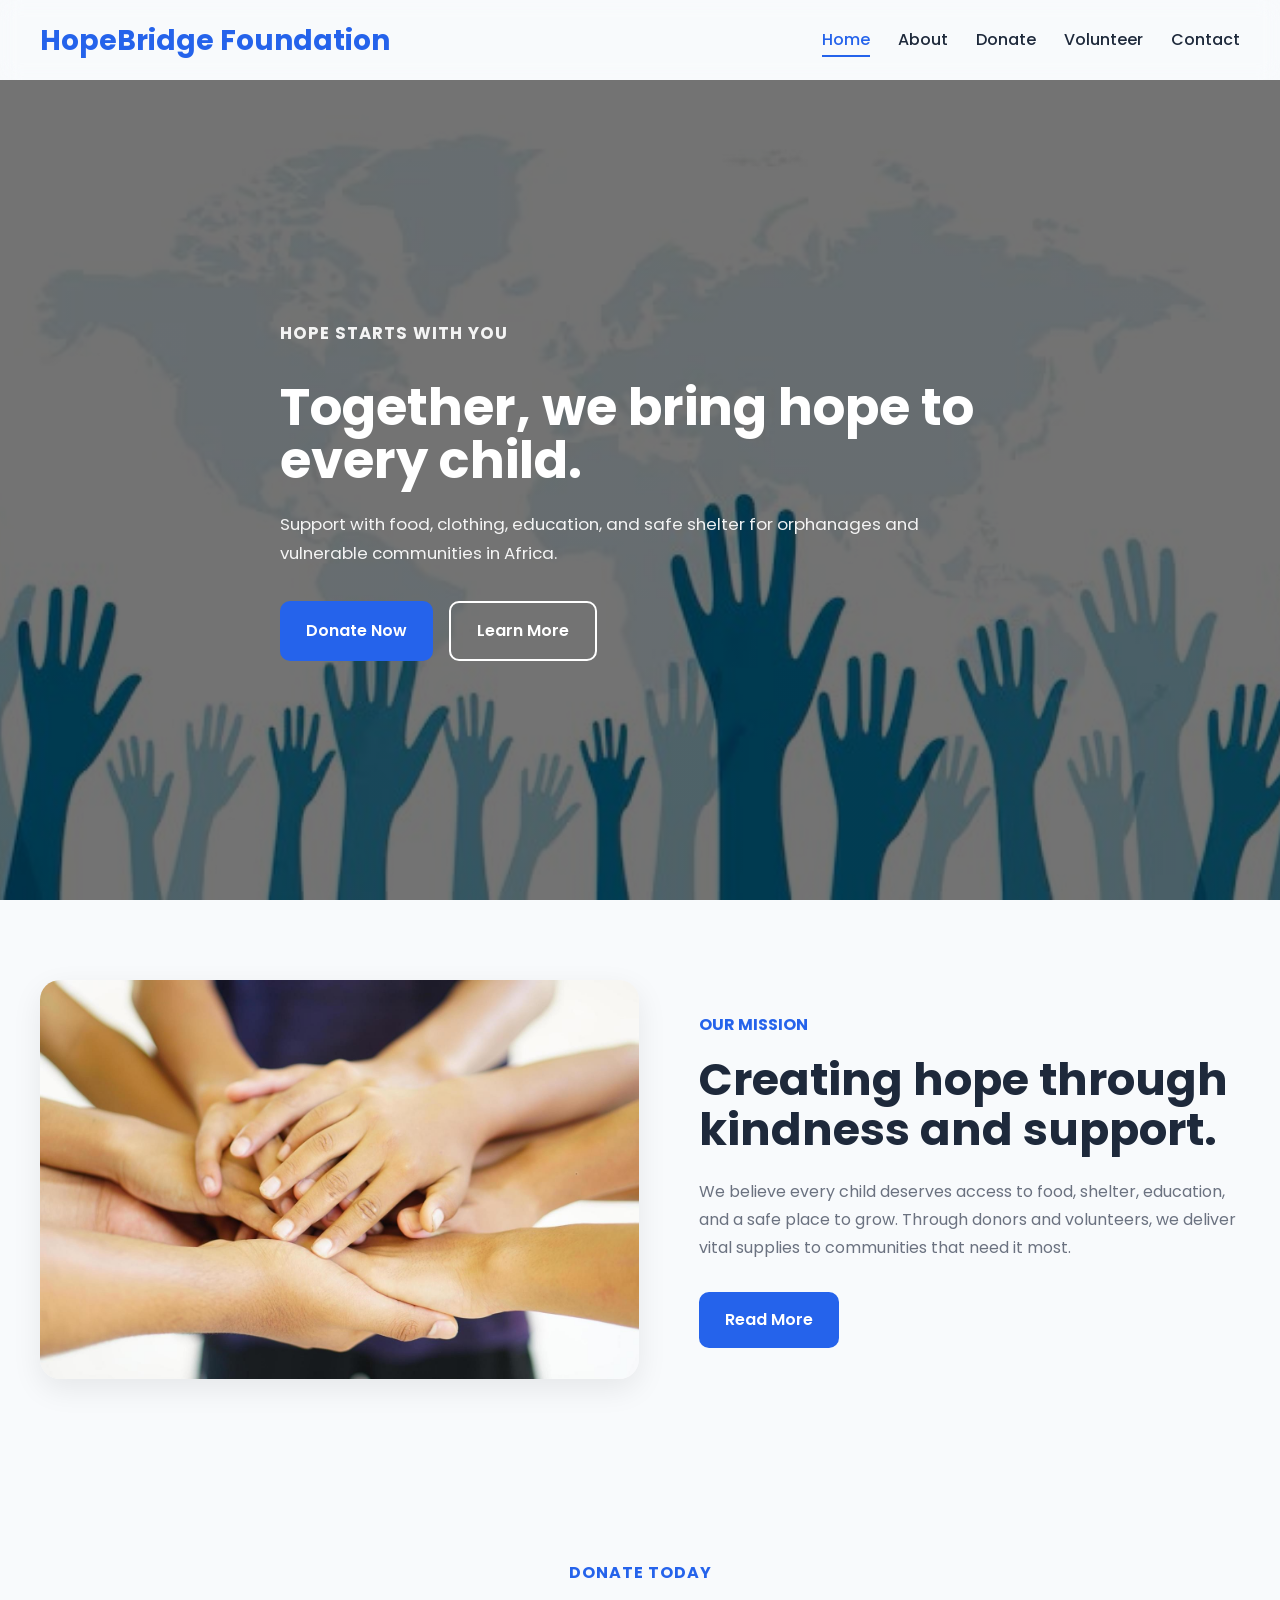
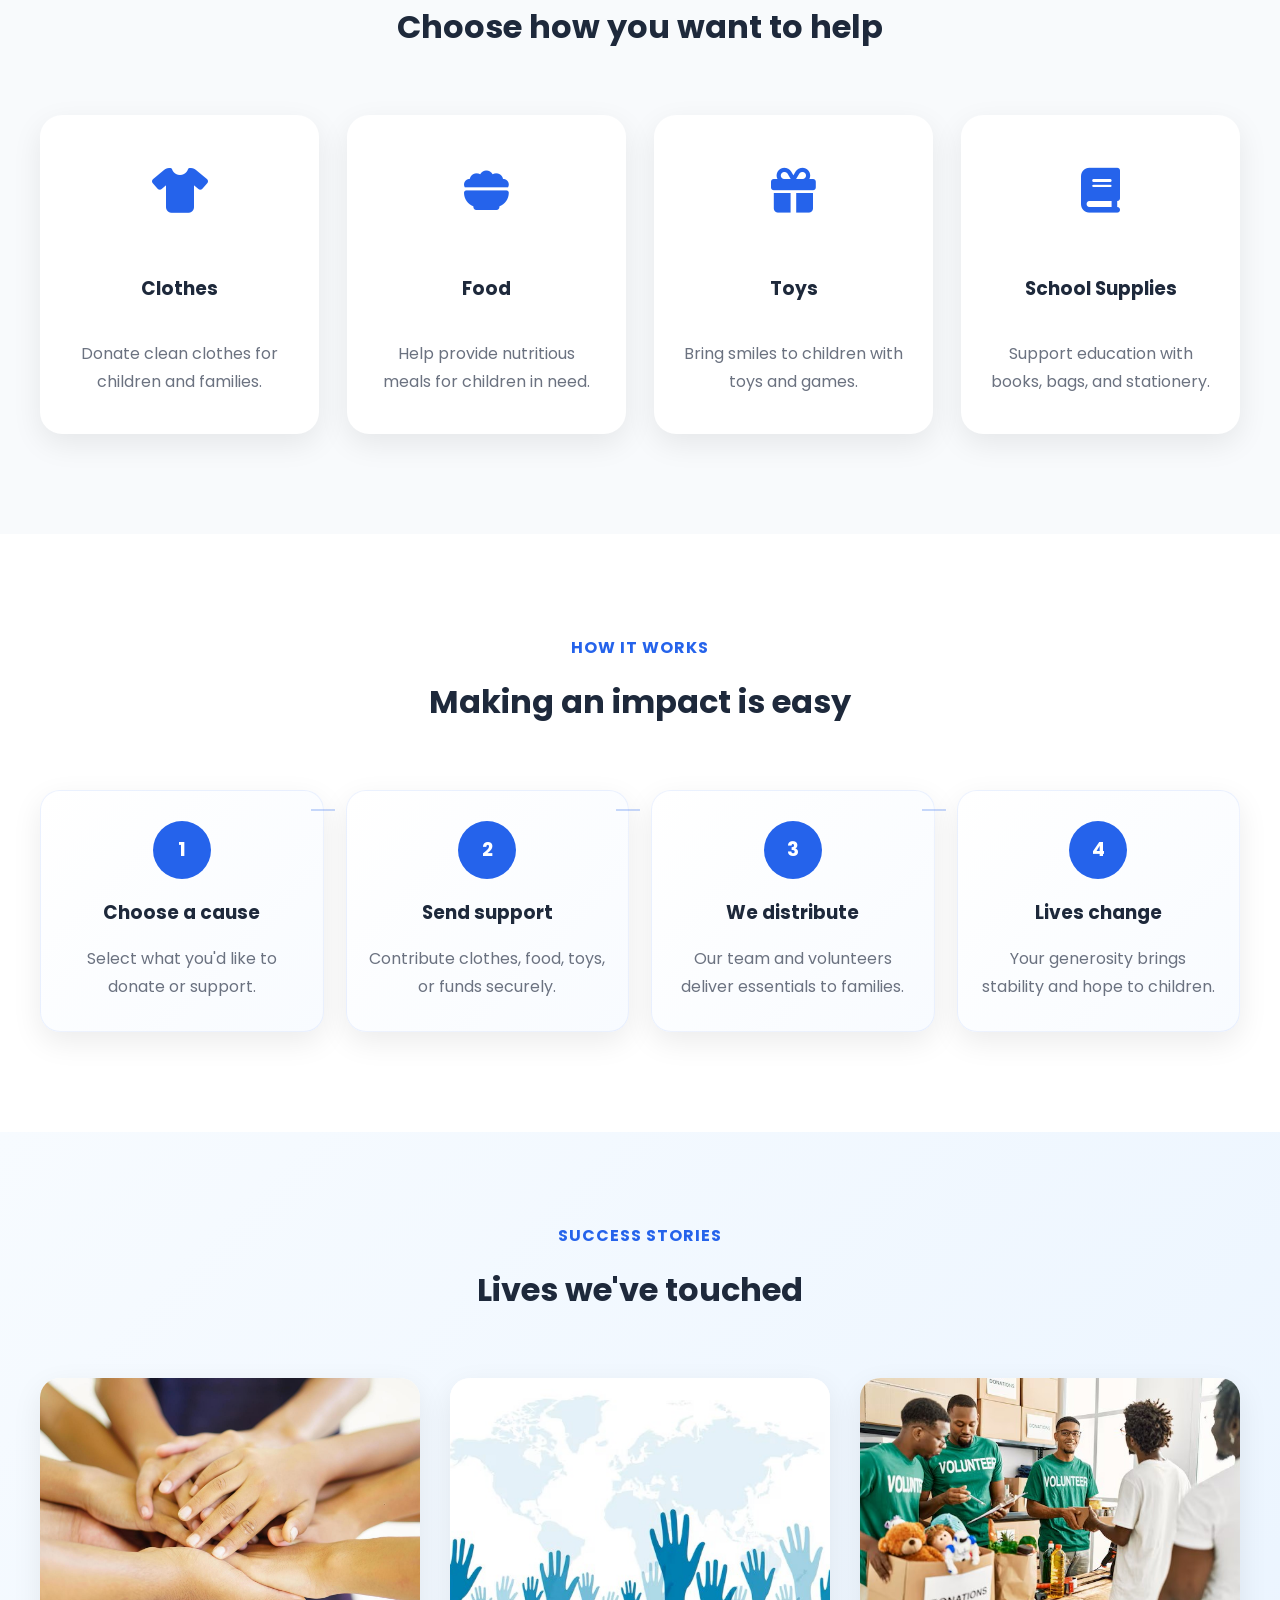
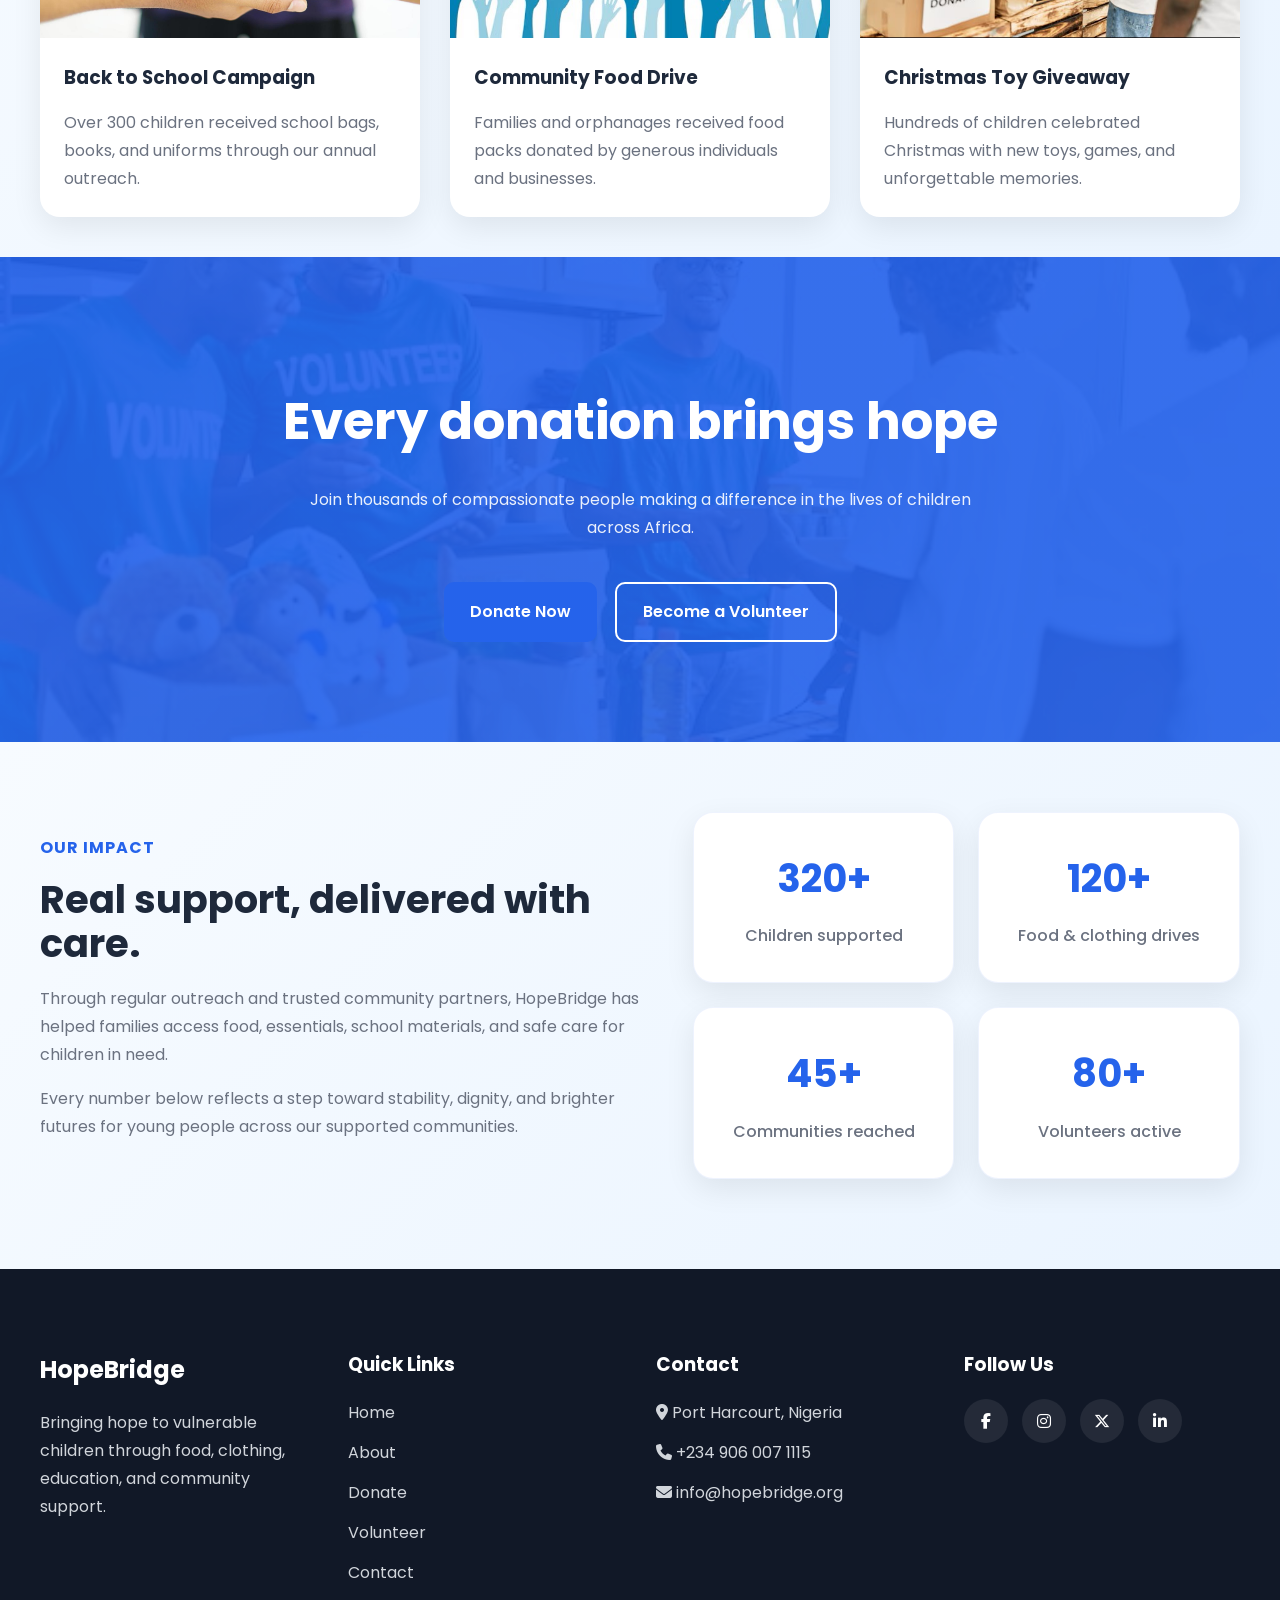
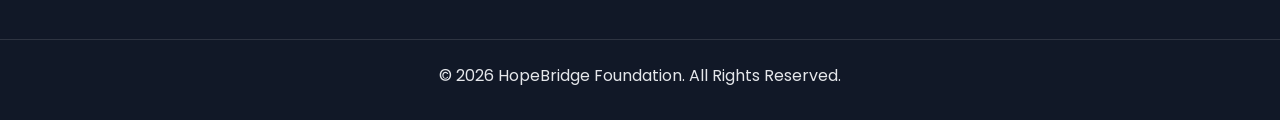
==== frontend/index.html @ f8513930 "Initial web skeleton" ====
<!DOCTYPE html>
<html lang="en">
<head>
    <meta charset="UTF-8">
    <meta name="viewport" content="width=device-width, initial-scale=1.0">
    <meta name="description" content="HopeBridge Foundation supports vulnerable children across Africa through donations and volunteer programs.">
    <title>HopeBridge Foundation</title>
    <link rel="stylesheet" href="https://cdnjs.cloudflare.com/ajax/libs/font-awesome/6.6.0/css/all.min.css">
    <link rel="stylesheet" href="css/style.css">
</head>
<body>
<header id="header">
    <nav class="navbar container" aria-label="Main navigation">
        <button class="menu-btn" type="button" aria-label="Toggle navigation" aria-expanded="false" aria-controls="primary-navigation">
            <i class="fa-solid fa-bars"></i>
        </button>
        <a href="index.html" class="logo">HopeBridge Foundation</a>
        <ul class="nav-links" id="primary-navigation">
            <li><a class="active" href="index.html">Home</a></li>
            <li><a href="about.html">About</a></li>
            <li><a href="donate.html">Donate</a></li>
            <li><a href="volunteer.html">Volunteer</a></li>
            <li><a href="contact.html">Contact</a></li>
        </ul>
    </nav>
</header>
<main>
    <section class="hero">
        <div class="hero-content container">
            <p class="eyebrow">Hope starts with you</p>
            <h1>Together, we bring hope to every child.</h1>
            <p>
                Support with food, clothing, education, and safe shelter for orphanages and vulnerable communities in Africa.
            </p>
            <div class="hero-buttons">
                <a href="donate.html" class="btn">Donate Now</a>
                <a href="about.html" class="btn-secondary">Learn More</a>
            </div>
        </div>
    </section>
    <section class="mission">
        <div class="container mission-grid">
            <div class="mission-image">
                <img src="images/impact.jpg" alt="Children receiving donations" loading="lazy">
            </div>
            <div class="mission-content">
                <span>OUR MISSION</span>
                <h2>Creating hope through kindness and support.</h2>
                <p>
                    We believe every child deserves access to food, shelter, education, and a safe place to grow. Through donors and volunteers, we deliver vital supplies to communities that need it most.
                </p>
                <a href="about.html" class="btn">Read More</a>
            </div>
        </div>
    </section>
    <section class="donations">
        <div class="container">
            <div class="section-title">
                <span>DONATE TODAY</span>
                <h2>Choose how you want to help</h2>
            </div>
            <div class="donation-grid">
                <div class="donation-card">
                    <div class="icon"><i class="fa-solid fa-shirt"></i></div>
                    <h3>Clothes</h3>
                    <p>Donate clean clothes for children and families.</p>
                </div>
                <div class="donation-card">
                    <div class="icon"><i class="fa-solid fa-bowl-food"></i></div>
                    <h3>Food</h3>
                    <p>Help provide nutritious meals for children in need.</p>
                </div>
                <div class="donation-card">
                    <div class="icon"><i class="fa-solid fa-gift"></i></div>
                    <h3>Toys</h3>
                    <p>Bring smiles to children with toys and games.</p>
                </div>
                <div class="donation-card">
                    <div class="icon"><i class="fa-solid fa-book"></i></div>
                    <h3>School Supplies</h3>
                    <p>Support education with books, bags, and stationery.</p>
                </div>
            </div>
        </div>
    </section>
    <section class="how-it-works">
        <div class="container">
            <div class="section-title">
                <span>HOW IT WORKS</span>
                <h2>Making an impact is easy</h2>
            </div>
            <div class="steps">
                <div class="step">
                    <div class="step-number">1</div>
                    <h3>Choose a cause</h3>
                    <p>Select what you'd like to donate or support.</p>
                </div>
                <div class="step">
                    <div class="step-number">2</div>
                    <h3>Send support</h3>
                    <p>Contribute clothes, food, toys, or funds securely.</p>
                </div>
                <div class="step">
                    <div class="step-number">3</div>
                    <h3>We distribute</h3>
                    <p>Our team and volunteers deliver essentials to families.</p>
                </div>
                <div class="step">
                    <div class="step-number">4</div>
                    <h3>Lives change</h3>
                    <p>Your generosity brings stability and hope to children.</p>
                </div>
            </div>
        </div>
    </section>
    <section class="stories">
        <div class="container">
            <div class="section-title">
                <span>SUCCESS STORIES</span>
                <h2>Lives we've touched</h2>
            </div>
            <div class="stories-grid">
                <div class="story-card">
                    <img src="images/impact.jpg" alt="Children with school supplies" loading="lazy">
                    <div class="story-content">
                        <h3>Back to School Campaign</h3>
                        <p>Over 300 children received school bags, books, and uniforms through our annual outreach.</p>
                    </div>
                </div>
                <div class="story-card">
                    <img src="images/hero.jpg" alt="Food donation" loading="lazy">
                    <div class="story-content">
                        <h3>Community Food Drive</h3>
                        <p>Families and orphanages received food packs donated by generous individuals and businesses.</p>
                    </div>
                </div>
                <div class="story-card">
                    <img src="images/cta.jpeg" alt="Toy donation" loading="lazy">
                    <div class="story-content">
                        <h3>Christmas Toy Giveaway</h3>
                        <p>Hundreds of children celebrated Christmas with new toys, games, and unforgettable memories.</p>
                    </div>
                </div>
            </div>
        </div>
    </section>
    <section class="cta">
        <div class="container">
            <h2>Every donation brings hope</h2>
            <p>Join thousands of compassionate people making a difference in the lives of children across Africa.</p>
            <div class="cta-buttons">
                <a href="donate.html" class="btn">Donate Now</a>
                <a href="volunteer.html" class="btn-outline">Become a Volunteer</a>
            </div>
        </div>
    </section>
    <section class="impact">
        <div class="container impact-grid">
            <div class="impact-content">
                <span>OUR IMPACT</span>
                <h2>Real support, delivered with care.</h2>
                <p>
                    Through regular outreach and trusted community partners, HopeBridge has helped families access food, essentials, school materials, and safe care for children in need.
                </p>
                <p>
                    Every number below reflects a step toward stability, dignity, and brighter futures for young people across our supported communities.
                </p>
            </div>
            <div class="stats">
                <div class="stat-card">
                    <h3 class="counter" data-target="320">0</h3>
                    <p>Children supported</p>
                </div>
                <div class="stat-card">
                    <h3 class="counter" data-target="120">0</h3>
                    <p>Food & clothing drives</p>
                </div>
                <div class="stat-card">
                    <h3 class="counter" data-target="45">0</h3>
                    <p>Communities reached</p>
                </div>
                <div class="stat-card">
                    <h3 class="counter" data-target="80">0</h3>
                    <p>Volunteers active</p>
                </div>
            </div>
        </div>
    </section>
</main>
<footer class="footer">
    <div class="container footer-container">
        <div class="footer-col">
            <h2>HopeBridge</h2>
            <p>Bringing hope to vulnerable children through food, clothing, education, and community support.</p>
        </div>
        <div class="footer-col">
            <h3>Quick Links</h3>
            <ul>
                <li><a href="index.html">Home</a></li>
                <li><a href="about.html">About</a></li>
                <li><a href="donate.html">Donate</a></li>
                <li><a href="volunteer.html">Volunteer</a></li>
                <li><a href="contact.html">Contact</a></li>
            </ul>
        </div>
        <div class="footer-col">
            <h3>Contact</h3>
            <p><i class="fa-solid fa-location-dot"></i> Port Harcourt, Nigeria</p>
            <p><i class="fa-solid fa-phone"></i> +234 906 007 1115</p>
            <p><i class="fa-solid fa-envelope"></i> info@hopebridge.org</p>
        </div>
        <div class="footer-col">
            <h3>Follow Us</h3>
            <div class="social-icons">
                <a href="#" aria-label="Facebook"><i class="fa-brands fa-facebook-f"></i></a>
                <a href="#" aria-label="Instagram"><i class="fa-brands fa-instagram"></i></a>
                <a href="#" aria-label="Twitter"><i class="fa-brands fa-x-twitter"></i></a>
                <a href="#" aria-label="LinkedIn"><i class="fa-brands fa-linkedin-in"></i></a>
            </div>
        </div>
    </div>
    <div class="footer-bottom">
        <p>&copy; 2026 HopeBridge Foundation. All Rights Reserved.</p>
    </div>
</footer>
<script src="js/script.js"></script>
</body>
</html>
---- frontend/css/style.css ----
@import url('https://fonts.googleapis.com/css2?family=Poppins:wght@300;400;500;600;700&display=swap');

:root {
    --white: #ffffff;
    --black: #111827;
    --primary: #2563EB;
    --primary-dark: #1d4ed8;
    --secondary: #1E293B;
    --light: #F8FAFC;
    --muted: #6B7280;
    --card: #ffffff;
    --shadow: 0 10px 30px rgba(0, 0, 0, .08);
    --transition: all .3s ease;
    --section-padding: 80px 20px;
}

*, *::before, *::after {
    margin: 0;
    padding: 0;
    box-sizing: border-box;
}

html {
    scroll-behavior: smooth;
}

body {
    font-family: 'Poppins', sans-serif;
    background: var(--light);
    color: var(--secondary);
    line-height: 1.75;
}

a {
    text-decoration: none;
    color: inherit;
}

ul {
    list-style: none;
}

img {
    max-width: 100%;
    display: block;
}

button {
    background: none;
    border: none;
    font: inherit;
    cursor: pointer;
}

:focus-visible {
    outline: 3px solid var(--primary);
    outline-offset: 3px;
}

.container {
    width: min(1200px, 100% - 40px);
    margin: 0 auto;
}

header {
    background: transparent;
}

.navbar {
    display: flex;
    justify-content: space-between;
    align-items: center;
    gap: 24px;
    min-height: 80px;
    position: relative;
}

.logo {
    font-size: 1.75rem;
    font-weight: 700;
    color: var(--primary);
}

.nav-links {
    display: flex;
    gap: 28px;
    align-items: center;
}

.nav-links a {
    font-weight: 500;
    color: var(--secondary);
    transition: var(--transition);
}

.nav-links a:hover,
.nav-links a.active {
    color: var(--primary);
}

.btn,
.btn-secondary,
.btn-outline {
    display: inline-flex;
    align-items: center;
    justify-content: center;
    border-radius: 10px;
    padding: 14px 26px;
    transition: var(--transition);
    font-weight: 600;
}

.btn {
    background: var(--primary);
    color: var(--white);
}

.btn:hover {
    background: var(--primary-dark);
}

.btn-secondary {
    color: var(--white);
    border: 2px solid var(--white);
    background: transparent;
}

.btn-secondary:hover {
    background: var(--white);
    color: var(--primary);
}

.btn-outline {
    color: var(--white);
    border: 2px solid var(--white);
    background: transparent;
}

.btn-outline:hover {
    background: var(--white);
    color: var(--primary);
}

.hero {
    min-height: calc(100vh - 80px);
    background: linear-gradient(rgba(0, 0, 0, .55), rgba(0, 0, 0, .55)),
        url("../images/hero.jpg") center/cover no-repeat;
    display: flex;
    align-items: center;
}

.hero-content {
    max-width: 720px;
    color: var(--white);
    padding: 120px 0;
}

.eyebrow {
    display: inline-block;
    margin-bottom: 18px;
    color: var(--primary);
    font-weight: 700;
    letter-spacing: 1px;
    text-transform: uppercase;
}

.hero h1 {
    font-size: clamp(2.8rem, 4vw, 4.2rem);
    line-height: 1.05;
    margin-bottom: 22px;
    max-width: 760px;
}

.hero p {
    max-width: 680px;
    font-size: 1.05rem;
    margin-bottom: 32px;
    color: rgba(255, 255, 255, .92);
}

.hero-buttons {
    display: flex;
    flex-wrap: wrap;
    gap: 16px;
}

.mission {
    padding: var(--section-padding);
}

.mission-grid {
    display: grid;
    grid-template-columns: 1.05fr .95fr;
    align-items: center;
    gap: 60px;
}

.mission-image img {
    border-radius: 20px;
    box-shadow: var(--shadow);
}

.mission-content span {
    display: inline-block;
    color: var(--primary);
    font-weight: 700;
    margin-bottom: 16px;
}

.mission-content h2 {
    font-size: 2.8rem;
    margin-bottom: 24px;
    line-height: 1.1;
}

.mission-content p {
    max-width: 620px;
    margin-bottom: 30px;
    color: var(--muted);
}

.impact {
    background: linear-gradient(135deg, #f7fbff 0%, #eaf4ff 100%);
    color: var(--secondary);
    padding: 70px 0 90px;
    margin-top: -20px;
}

.impact-grid {
    display: grid;
    grid-template-columns: 1.05fr .95fr;
    gap: 48px;
    align-items: center;
}

.impact-content span {
    display: inline-block;
    color: var(--primary);
    font-weight: 700;
    margin-bottom: 16px;
    letter-spacing: 1px;
    text-transform: uppercase;
}

.impact-content h2 {
    font-size: clamp(2rem, 3vw, 2.8rem);
    margin-bottom: 18px;
    line-height: 1.15;
}

.impact-content p {
    color: var(--muted);
    margin-bottom: 16px;
}

.stats {
    display: grid;
    grid-template-columns: repeat(2, minmax(160px, 1fr));
    gap: 24px;
}

.stat-card {
    background: var(--white);
    padding: 32px 24px;
    border-radius: 20px;
    text-align: center;
    box-shadow: var(--shadow);
    border: 1px solid rgba(37, 99, 235, .08);
}

.stat-card h3 {
    font-size: 2.4rem;
    margin-bottom: 10px;
    color: var(--primary);
}

.stat-card p {
    color: var(--muted);
    font-weight: 500;
}

.section-title {
    text-align: center;
    margin-bottom: 60px;
}

.section-title span {
    display: block;
    font-weight: 700;
    color: var(--primary);
    letter-spacing: 1px;
    margin-bottom: 12px;
}

.section-title h2 {
    font-size: clamp(2rem, 2.5vw, 2.75rem);
}

.donations {
    padding: 100px 0;
    background: var(--light);
}

.donation-grid {
    display: grid;
    grid-template-columns: repeat(4, minmax(220px, 1fr));
    gap: 28px;
}

.donation-card {
    background: var(--white);
    padding: 38px 28px;
    border-radius: 22px;
    text-align: center;
    box-shadow: var(--shadow);
    transition: var(--transition);
}

.donation-card:hover {
    transform: translateY(-10px);
}

.donation-card {
    display: flex;
    flex-direction: column;
    justify-content: space-between;
    gap: 18px;
}

.donate-btn {
    margin-top: auto;
    width: 100%;
    border: none;
}

.icon {
    font-size: 2.8rem;
    color: var(--primary);
    margin-bottom: 24px;
}

.donation-card h3 {
    margin-bottom: 16px;
}

.donation-card p {
    color: var(--muted);
}

.how-it-works {
    padding: 100px 0;
    background: var(--white);
}

.steps {
    display: grid;
    grid-template-columns: repeat(4, minmax(180px, 1fr));
    gap: 22px;
}

.step {
    background: linear-gradient(135deg, #ffffff 0%, #f8fbff 100%);
    border-radius: 20px;
    padding: 30px 20px;
    text-align: center;
    box-shadow: var(--shadow);
    border: 1px solid rgba(37, 99, 235, .08);
    position: relative;
}

.step::before {
    content: "";
    position: absolute;
    top: 18px;
    right: -12px;
    width: 24px;
    height: 2px;
    background: rgba(37, 99, 235, .25);
}

.step:last-child::before {
    display: none;
}

.step-number {
    width: 58px;
    height: 58px;
    margin: 0 auto 18px;
    border-radius: 50%;
    background: var(--primary);
    color: var(--white);
    display: grid;
    place-items: center;
    font-size: 1.2rem;
    font-weight: 700;
}

.step h3 {
    margin-bottom: 15px;
}

.step p {
    color: var(--muted);
}

.stories {
    padding: 90px 0 40px;
    background: linear-gradient(135deg, #f7fbff 0%, #eaf4ff 100%);
}

.stories-grid {
    display: grid;
    grid-template-columns: repeat(3, minmax(260px, 1fr));
    gap: 30px;
}

.story-card {
    background: var(--white);
    border-radius: 20px;
    overflow: hidden;
    box-shadow: var(--shadow);
    transition: var(--transition);
}

.story-card:hover {
    transform: translateY(-10px);
}

.story-card img {
    height: 260px;
    object-fit: cover;
}

.story-content {
    padding: 24px;
}

.story-content h3 {
    margin-bottom: 14px;
}

.story-content p {
    color: var(--muted);
}

.cta {
    padding: 120px 0;
    background: linear-gradient(rgba(37, 99, 235, .92), rgba(37, 99, 235, .92)), url("../images/cta.jpeg") center/cover no-repeat;
    color: var(--white);
    text-align: center;
}

.cta h2 {
    font-size: clamp(2.5rem, 4vw, 3.2rem);
    margin-bottom: 20px;
}

.cta p {
    max-width: 680px;
    margin: 0 auto 40px;
    color: rgba(255, 255, 255, .9);
}

.cta-buttons {
    display: flex;
    justify-content: center;
    gap: 18px;
    flex-wrap: wrap;
}

.payment-modal {
    position: fixed;
    inset: 0;
    display: grid;
    place-items: center;
    z-index: 2000;
    opacity: 0;
    visibility: hidden;
    pointer-events: none;
    transition: var(--transition);
}

.payment-modal.active {
    opacity: 1;
    visibility: visible;
    pointer-events: auto;
}

.payment-modal-backdrop {
    position: absolute;
    inset: 0;
    background: rgba(15, 23, 42, .7);
}

.payment-modal-dialog {
    position: relative;
    width: min(520px, calc(100% - 24px));
    background: var(--white);
    border-radius: 24px;
    padding: 32px;
    box-shadow: var(--shadow);
    z-index: 1;
}

.modal-close {
    position: absolute;
    top: 14px;
    right: 14px;
    font-size: 1.5rem;
    color: var(--muted);
}

.payment-modal-dialog h3 {
    margin-bottom: 8px;
}

.payment-modal-dialog p {
    color: var(--muted);
    margin-bottom: 20px;
}

.payment-form {
    display: grid;
    gap: 14px;
}

.payment-form label {
    display: grid;
    gap: 8px;
    font-weight: 600;
    color: var(--secondary);
}

.payment-form input,
.payment-form select {
    width: 100%;
    padding: 12px 14px;
    border: 1px solid #d1d5db;
    border-radius: 10px;
    font: inherit;
}

.payment-submit {
    margin-top: 6px;
}

.payment-note {
    font-size: .92rem;
    margin-top: 8px;
}

.payment-success {
    display: grid;
    gap: 12px;
}

.payment-success h4 {
    color: var(--primary);
}

.footer {
    background: #111827;
    color: #E5E7EB;
    padding: 80px 0 30px;
}

.footer-container {
    display: grid;
    grid-template-columns: repeat(4, minmax(220px, 1fr));
    gap: 32px;
}

.footer-col h2,
.footer-col h3 {
    margin-bottom: 18px;
    color: var(--white);
}

.footer-col p,
.footer-col li {
    margin-bottom: 12px;
    color: #D1D5DB;
}

.footer-col a {
    color: #D1D5DB;
    transition: var(--transition);
}

.footer-col a:hover {
    color: var(--white);
}

.social-icons {
    display: flex;
    gap: 14px;
}

.social-icons a {
    width: 44px;
    height: 44px;
    display: grid;
    place-items: center;
    border-radius: 50%;
    background: rgba(255, 255, 255, .08);
    color: #fff;
}

.social-icons a:hover {
    background: var(--primary);
}

.footer-bottom {
    text-align: center;
    margin-top: 40px;
    border-top: 1px solid rgba(255, 255, 255, .12);
    padding-top: 22px;
}

#header {
    position: fixed;
    top: 0;
    left: 0;
    width: 100%;
    z-index: 1000;
    transition: var(--transition);
    backdrop-filter: blur(10px);
}

#header.sticky {
    background: rgba(255, 255, 255, .95);
    box-shadow: 0 6px 20px rgba(0, 0, 0, .08);
}

.nav-links a.active {
    color: var(--primary);
}

.nav-links a {
    position: relative;
}

.nav-links a::after {
    content: "";
    position: absolute;
    left: 0;
    bottom: -6px;
    width: 0;
    height: 2px;
    background: var(--primary);
    transition: width .3s ease;
}

.nav-links a:hover::after,
.nav-links a.active::after {
    width: 100%;
}

body {
    padding-top: 80px;
}

.menu-btn {
    display: none;
    font-size: 1.8rem;
    color: var(--secondary);
    background: rgba(255, 255, 255, .95);
    border-radius: 12px;
    padding: 10px 12px;
    margin-right: auto;
}

@media (max-width: 1024px) {
    .mission-grid,
    .stats {
        grid-template-columns: repeat(2, minmax(220px, 1fr));
    }

    .steps {
        grid-template-columns: repeat(2, minmax(220px, 1fr));
    }

    .donation-grid {
        grid-template-columns: repeat(2, minmax(220px, 1fr));
    }

    .stories-grid {
        grid-template-columns: 1fr;
    }
}

@media (max-width: 768px) {
    .menu-btn {
        display: inline-flex;
    }

    .logo {
        margin-left: 12px;
    }

    .nav-links {
        position: absolute;
        top: 80px;
        left: -100%;
        width: 100%;
        min-height: calc(100vh - 80px);
        background: rgba(255, 255, 255, .98);
        flex-direction: column;
        align-items: center;
        justify-content: flex-start;
        padding: 28px 20px;
        gap: 20px;
        box-shadow: 0 14px 28px rgba(0, 0, 0, .12);
        transition: left .3s ease;
    }

    .nav-links.active {
        left: 0;
    }

    .nav-links a {
        font-size: 1.1rem;
        color: var(--secondary);
    }

    .btn {
        display: inline-flex;
    }

    .hero {
        min-height: calc(100vh - 80px);
    }

    .hero-content {
        padding: 100px 0;
    }

    .donation-grid,
    .steps,
    .stats {
        grid-template-columns: 1fr;
    }

    .step::before {
        display: none;
    }

    .mission,
    .donations,
    .how-it-works,
    .stories,
    .cta {
        padding: 60px 0;
    }

    .footer-container {
        grid-template-columns: 1fr;
    }

    .cta-buttons {
        flex-direction: column;
    }
}
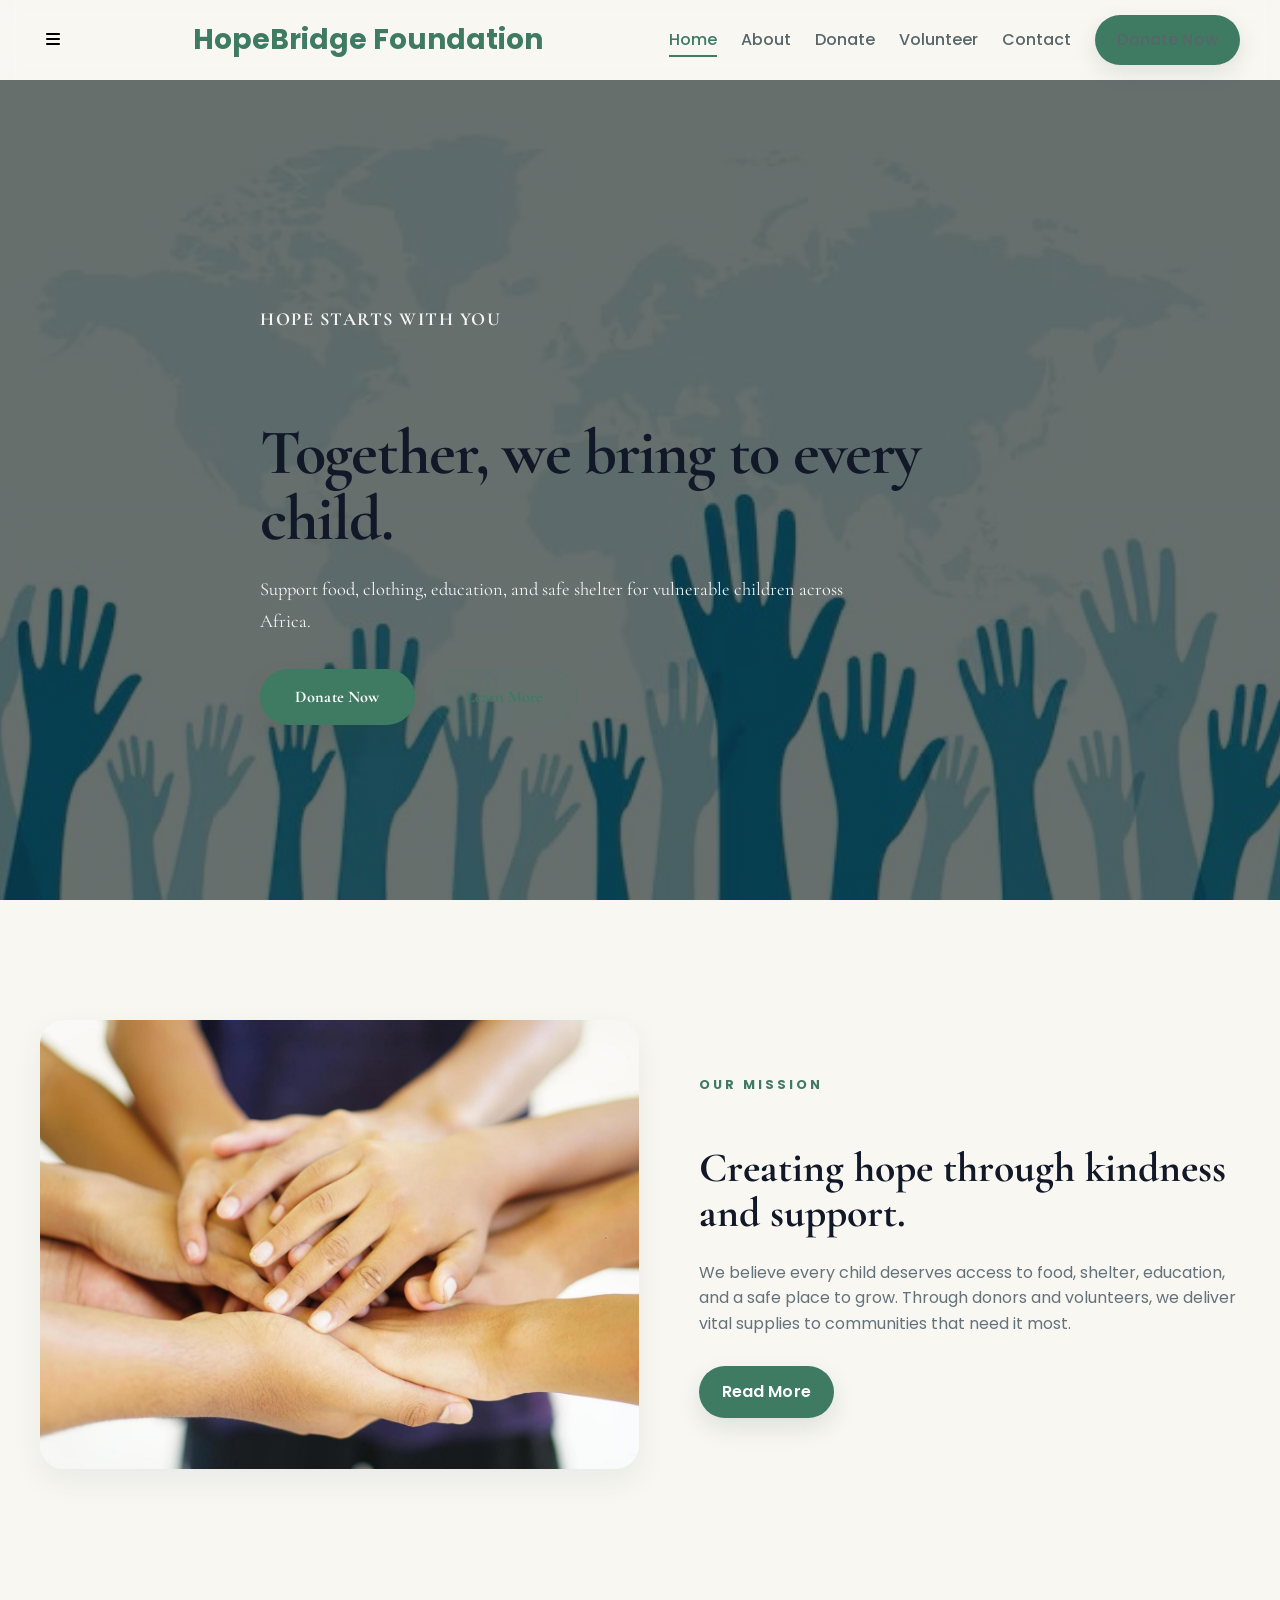
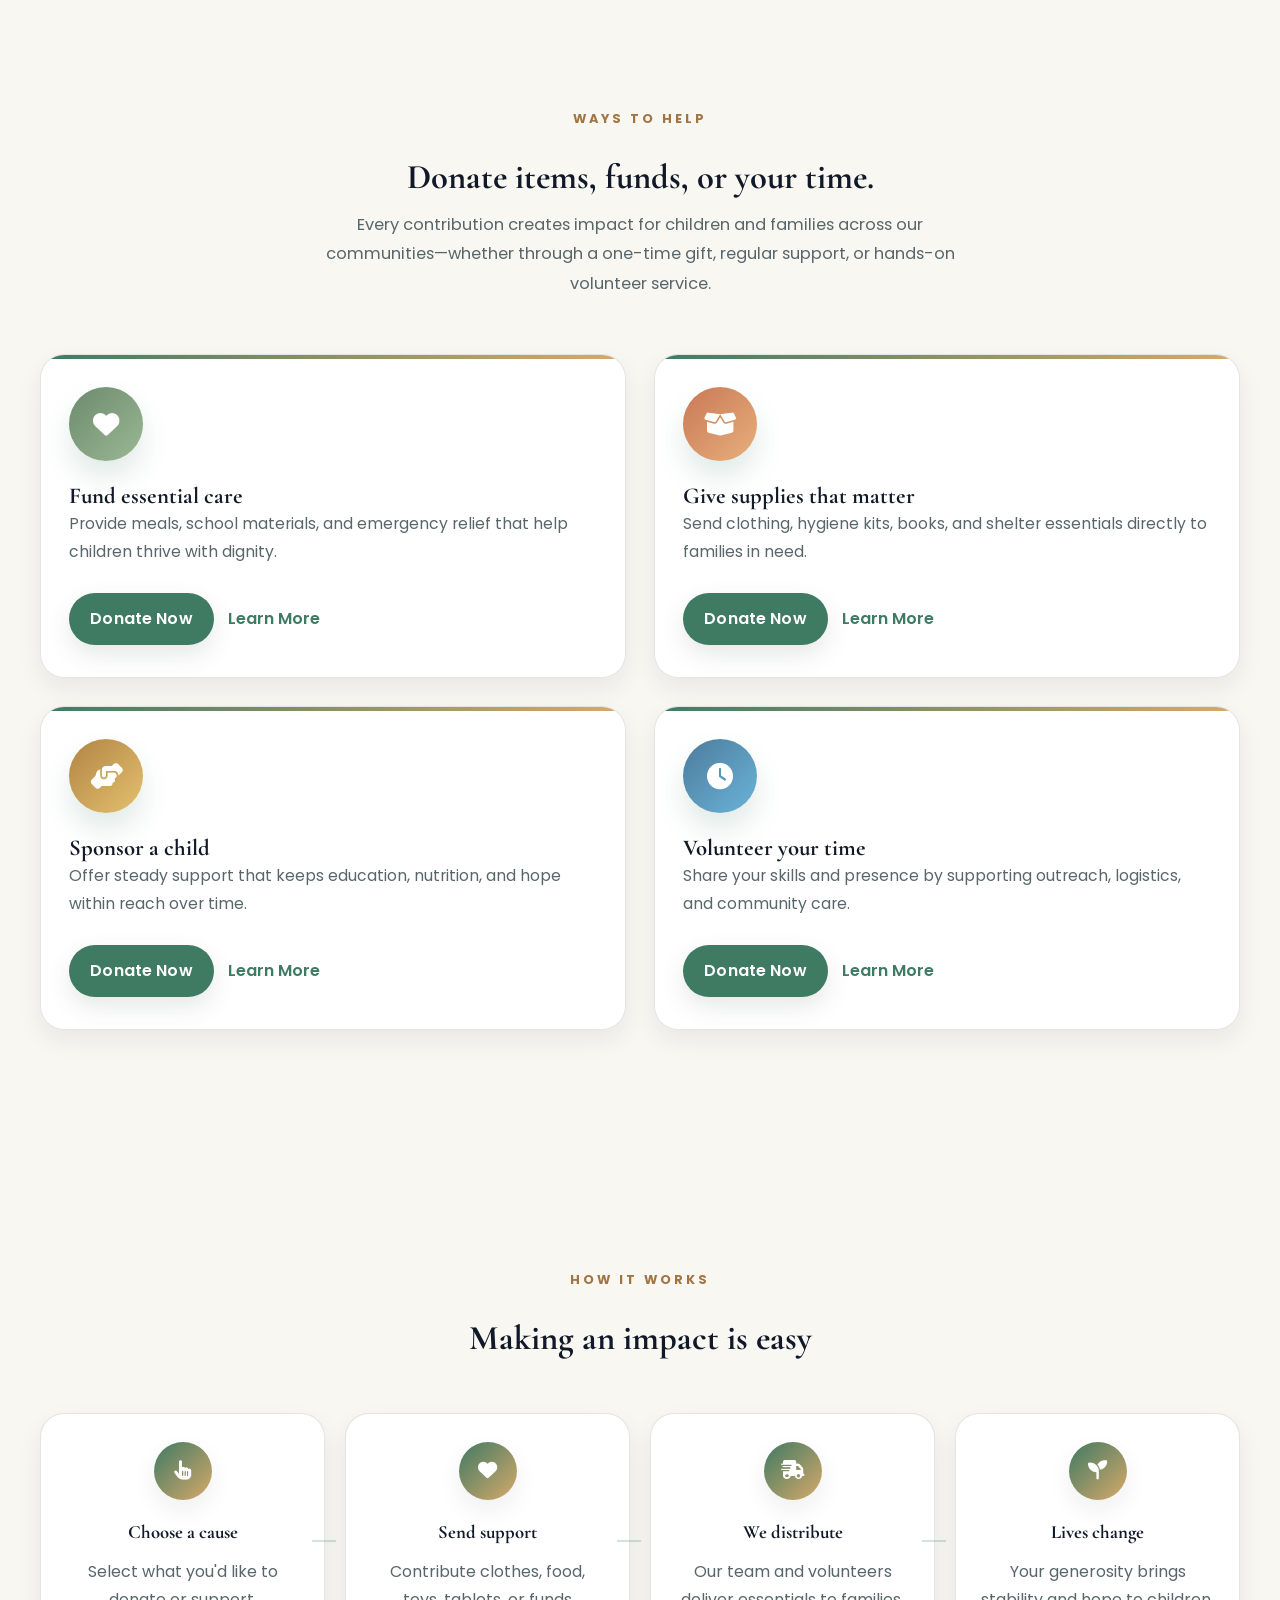
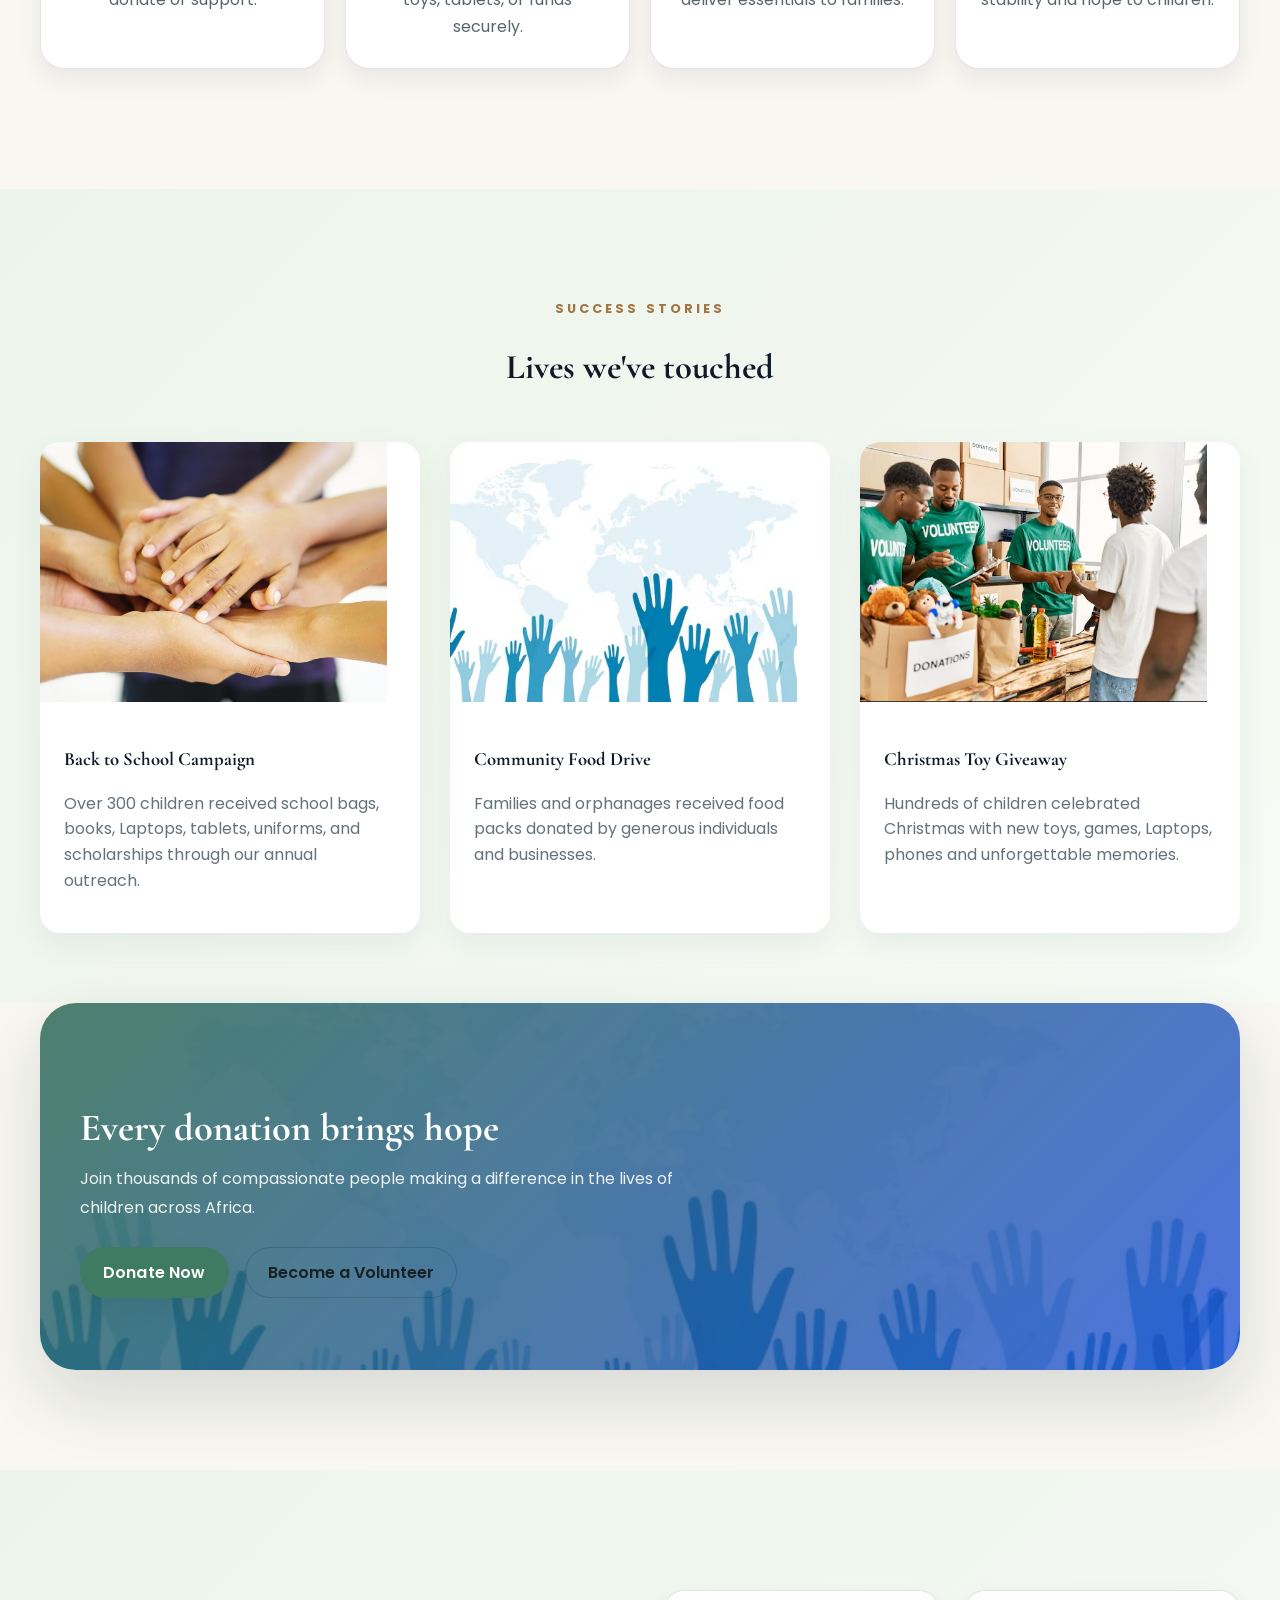
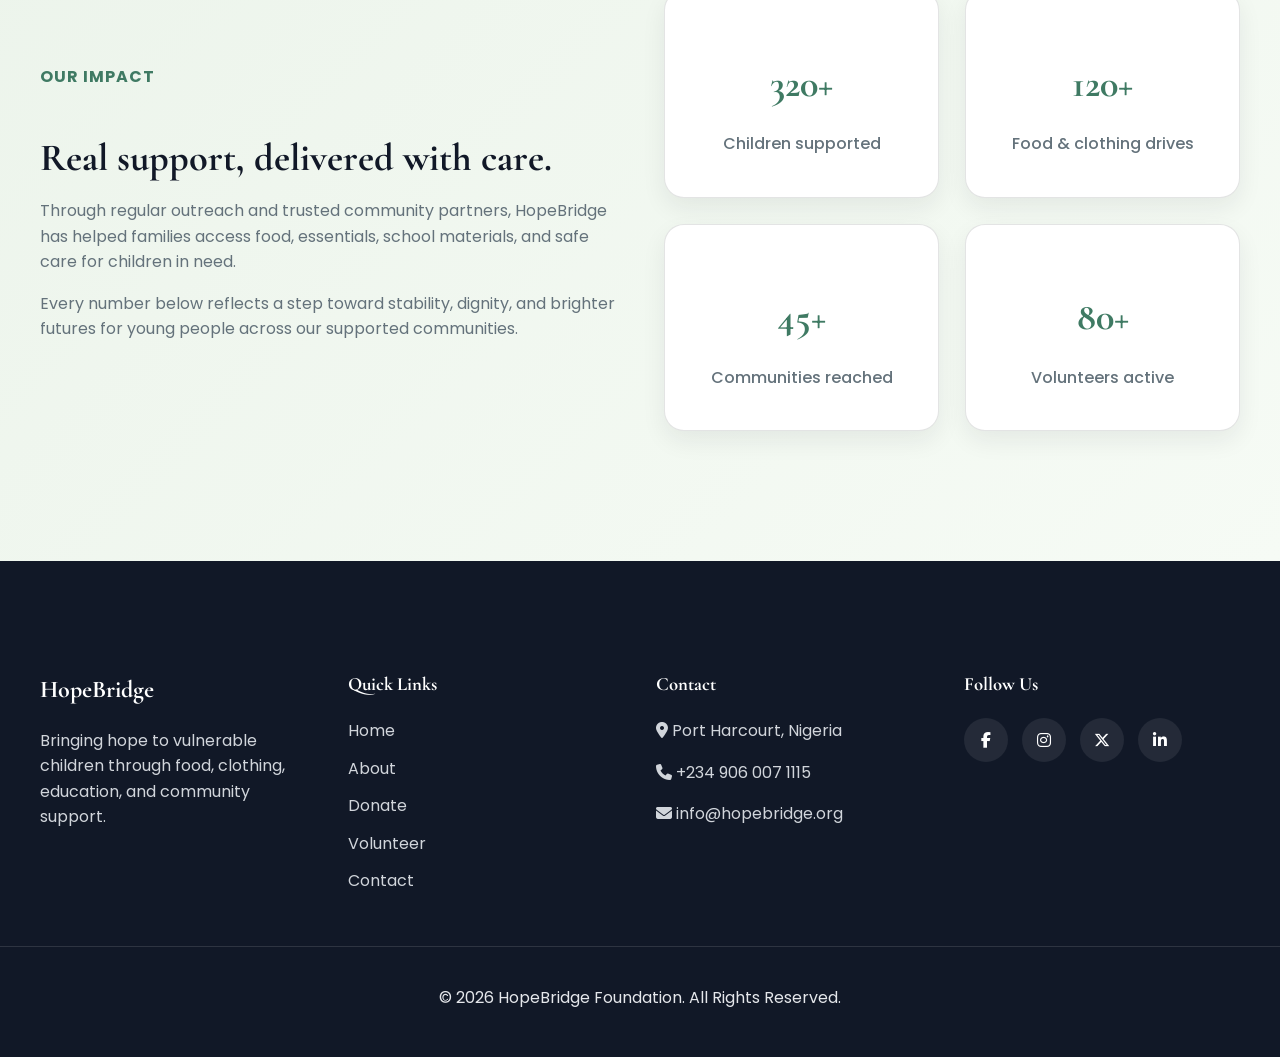
==== commit bd84aebe: "Redesigned pages" ====
--- a/frontend/index.html
+++ b/frontend/index.html
@@ -2,13 +2,15 @@
 <html lang="en">
 <head>
     <meta charset="UTF-8">
-    <meta name="viewport" content="width=device-width, initial-scale=1.0">
+    <meta name="viewport" content="width=device-width, initial-scale=1, maximum-scale=1, viewport-fit=cover">
     <meta name="description" content="HopeBridge Foundation supports vulnerable children across Africa through donations and volunteer programs.">
     <title>HopeBridge Foundation</title>
     <link rel="stylesheet" href="https://cdnjs.cloudflare.com/ajax/libs/font-awesome/6.6.0/css/all.min.css">
+    <!-- Premium typography: serif headings + subtle script for accents -->
+    <link href="https://fonts.googleapis.com/css2?family=Poppins:wght@300;400;500;600;700&family=Cormorant+Garamond:wght@400;600;700;800&family=Great+Vibes&display=swap" rel="stylesheet">
     <link rel="stylesheet" href="css/style.css">
 </head>
-<body>
+<body class="home-page">
 <header id="header">
     <nav class="navbar container" aria-label="Main navigation">
         <button class="menu-btn" type="button" aria-label="Toggle navigation" aria-expanded="false" aria-controls="primary-navigation">
@@ -21,6 +23,7 @@
             <li><a href="donate.html">Donate</a></li>
             <li><a href="volunteer.html">Volunteer</a></li>
             <li><a href="contact.html">Contact</a></li>
+            <li><a class="nav-cta" href="donate.html">Donate Now</a></li>
         </ul>
     </nav>
 </header>
@@ -28,9 +31,9 @@
     <section class="hero">
         <div class="hero-content container">
             <p class="eyebrow">Hope starts with you</p>
-            <h1>Together, we bring hope to every child.</h1>
+            <h1>Together, we bring <span class="script">hope</span> to every child.</h1>
             <p>
-                Support with food, clothing, education, and safe shelter for orphanages and vulnerable communities in Africa.
+                Support food, clothing, education, and safe shelter for vulnerable children across Africa.
             </p>
             <div class="hero-buttons">
                 <a href="donate.html" class="btn">Donate Now</a>
@@ -38,123 +41,167 @@
             </div>
         </div>
     </section>
-    <section class="mission">
+    <div class="page-bg">
+    <section class="section donate-why">
         <div class="container mission-grid">
-            <div class="mission-image">
+            <div class="mission-image fade-up">
                 <img src="images/impact.jpg" alt="Children receiving donations" loading="lazy">
             </div>
-            <div class="mission-content">
-                <span>OUR MISSION</span>
+            <div class="mission-content fade-up">
+                <span class="section-subtitle">Our Mission</span>
                 <h2>Creating hope through kindness and support.</h2>
                 <p>
                     We believe every child deserves access to food, shelter, education, and a safe place to grow. Through donors and volunteers, we deliver vital supplies to communities that need it most.
                 </p>
-                <a href="about.html" class="btn">Read More</a>
-            </div>
-        </div>
-    </section>
-    <section class="donations">
-        <div class="container">
-            <div class="section-title">
-                <span>DONATE TODAY</span>
-                <h2>Choose how you want to help</h2>
-            </div>
-            <div class="donation-grid">
-                <div class="donation-card">
-                    <div class="icon"><i class="fa-solid fa-shirt"></i></div>
-                    <h3>Clothes</h3>
-                    <p>Donate clean clothes for children and families.</p>
-                </div>
-                <div class="donation-card">
-                    <div class="icon"><i class="fa-solid fa-bowl-food"></i></div>
-                    <h3>Food</h3>
-                    <p>Help provide nutritious meals for children in need.</p>
-                </div>
-                <div class="donation-card">
-                    <div class="icon"><i class="fa-solid fa-gift"></i></div>
-                    <h3>Toys</h3>
-                    <p>Bring smiles to children with toys and games.</p>
-                </div>
-                <div class="donation-card">
-                    <div class="icon"><i class="fa-solid fa-book"></i></div>
-                    <h3>School Supplies</h3>
-                    <p>Support education with books, bags, and stationery.</p>
-                </div>
-            </div>
-        </div>
-    </section>
-    <section class="how-it-works">
-        <div class="container">
-            <div class="section-title">
-                <span>HOW IT WORKS</span>
+                <a href="about.html" class="btn-primary">Read More</a>
+            </div>
+        </div>
+    </section>
+    <section class="section donations ways-to-help">
+        <div class="container">
+            <div class="section-title section-title--centered">
+                <span>WAYS TO HELP</span>
+                <h2>Donate items, funds, or your time.</h2>
+                <p>Every contribution creates impact for children and families across our communities—whether through a one-time gift, regular support, or hands-on volunteer service.</p>
+            </div>
+            <div class="help-grid">
+                <article class="help-card fade-up">
+                    <div class="help-card-icon">
+                        <div class="icon-circle icon-circle--sage">
+                            <i class="fa-solid fa-heart"></i>
+                        </div>
+                    </div>
+                    <div class="help-card-body">
+                        <h3>Fund essential care</h3>
+                        <p>Provide meals, school materials, and emergency relief that help children thrive with dignity.</p>
+                    </div>
+                    <div class="help-card-actions">
+                        <a href="donate.html" class="btn">Donate Now</a>
+                        <a href="about.html" class="help-link">Learn More</a>
+                    </div>
+                </article>
+                <article class="help-card fade-up">
+                    <div class="help-card-icon">
+                        <div class="icon-circle icon-circle--coral">
+                            <i class="fa-solid fa-box-open"></i>
+                        </div>
+                    </div>
+                    <div class="help-card-body">
+                        <h3>Give supplies that matter</h3>
+                        <p>Send clothing, hygiene kits, books, and shelter essentials directly to families in need.</p>
+                    </div>
+                    <div class="help-card-actions">
+                        <a href="donate.html" class="btn">Donate Now</a>
+                        <a href="about.html" class="help-link">Learn More</a>
+                    </div>
+                </article>
+                <article class="help-card fade-up">
+                    <div class="help-card-icon">
+                        <div class="icon-circle icon-circle--gold">
+                            <i class="fa-solid fa-hands-helping"></i>
+                        </div>
+                    </div>
+                    <div class="help-card-body">
+                        <h3>Sponsor a child</h3>
+                        <p>Offer steady support that keeps education, nutrition, and hope within reach over time.</p>
+                    </div>
+                    <div class="help-card-actions">
+                        <a href="donate.html" class="btn">Donate Now</a>
+                        <a href="about.html" class="help-link">Learn More</a>
+                    </div>
+                </article>
+                <article class="help-card fade-up">
+                    <div class="help-card-icon">
+                        <div class="icon-circle icon-circle--blue">
+                            <i class="fa-solid fa-clock"></i>
+                        </div>
+                    </div>
+                    <div class="help-card-body">
+                        <h3>Volunteer your time</h3>
+                        <p>Share your skills and presence by supporting outreach, logistics, and community care.</p>
+                    </div>
+                    <div class="help-card-actions">
+                        <a href="volunteer.html" class="btn">Donate Now</a>
+                        <a href="volunteer.html" class="help-link">Learn More</a>
+                    </div>
+                </article>
+            </div>
+        </div>
+    </section>
+    <section class="section how-it-works">
+        <div class="container">
+            <div class="section-title fade-up">
+                <span class="section-subtitle">How It Works</span>
                 <h2>Making an impact is easy</h2>
             </div>
-            <div class="steps">
-                <div class="step">
-                    <div class="step-number">1</div>
+            <div class="timeline fade-up">
+                <div class="timeline-step">
+                    <div class="timeline-step__icon"><i class="fa-solid fa-hand-pointer"></i></div>
                     <h3>Choose a cause</h3>
                     <p>Select what you'd like to donate or support.</p>
                 </div>
-                <div class="step">
-                    <div class="step-number">2</div>
+                <div class="timeline-step">
+                    <div class="timeline-step__icon"><i class="fa-solid fa-heart"></i></div>
                     <h3>Send support</h3>
-                    <p>Contribute clothes, food, toys, or funds securely.</p>
-                </div>
-                <div class="step">
-                    <div class="step-number">3</div>
+                    <p>Contribute clothes, food, toys, tablets, or funds securely.</p>
+                </div>
+                <div class="timeline-step">
+                    <div class="timeline-step__icon"><i class="fa-solid fa-truck-fast"></i></div>
                     <h3>We distribute</h3>
                     <p>Our team and volunteers deliver essentials to families.</p>
                 </div>
-                <div class="step">
-                    <div class="step-number">4</div>
+                <div class="timeline-step">
+                    <div class="timeline-step__icon"><i class="fa-solid fa-seedling"></i></div>
                     <h3>Lives change</h3>
                     <p>Your generosity brings stability and hope to children.</p>
                 </div>
             </div>
         </div>
     </section>
-    <section class="stories">
+    <section class="section stories">
         <div class="container">
             <div class="section-title">
                 <span>SUCCESS STORIES</span>
                 <h2>Lives we've touched</h2>
             </div>
             <div class="stories-grid">
-                <div class="story-card">
+                <a class="story-card" href="about.html">
                     <img src="images/impact.jpg" alt="Children with school supplies" loading="lazy">
                     <div class="story-content">
                         <h3>Back to School Campaign</h3>
-                        <p>Over 300 children received school bags, books, and uniforms through our annual outreach.</p>
-                    </div>
-                </div>
-                <div class="story-card">
+                        <p>Over 300 children received school bags, books, Laptops, tablets, uniforms, and scholarships through our annual outreach.</p>
+                    </div>
+                </a>
+                <a class="story-card" href="about.html">
                     <img src="images/hero.jpg" alt="Food donation" loading="lazy">
                     <div class="story-content">
                         <h3>Community Food Drive</h3>
                         <p>Families and orphanages received food packs donated by generous individuals and businesses.</p>
                     </div>
-                </div>
-                <div class="story-card">
+                </a>
+                <a class="story-card" href="about.html">
                     <img src="images/cta.jpeg" alt="Toy donation" loading="lazy">
                     <div class="story-content">
                         <h3>Christmas Toy Giveaway</h3>
-                        <p>Hundreds of children celebrated Christmas with new toys, games, and unforgettable memories.</p>
-                    </div>
-                </div>
-            </div>
-        </div>
-    </section>
-    <section class="cta">
-        <div class="container">
-            <h2>Every donation brings hope</h2>
-            <p>Join thousands of compassionate people making a difference in the lives of children across Africa.</p>
-            <div class="cta-buttons">
-                <a href="donate.html" class="btn">Donate Now</a>
-                <a href="volunteer.html" class="btn-outline">Become a Volunteer</a>
-            </div>
-        </div>
-    </section>
-    <section class="impact">
+                        <p>Hundreds of children celebrated Christmas with new toys, games, Laptops, phones and unforgettable memories.</p>
+                    </div>
+                </a>
+            </div>
+        </div>
+    </section>
+    <section class="section cta-hero">
+        <div class="container">
+            <div class="cta-hero__content fade-up">
+                <h2>Every donation brings hope</h2>
+                <p>Join thousands of compassionate people making a difference in the lives of children across Africa.</p>
+                <div class="hero-donate__actions">
+                    <a href="donate.html" class="btn-primary">Donate Now</a>
+                    <a href="volunteer.html" class="btn-outline">Become a Volunteer</a>
+                </div>
+            </div>
+        </div>
+    </section>
+    <section class="section impact">
         <div class="container impact-grid">
             <div class="impact-content">
                 <span>OUR IMPACT</span>
@@ -186,6 +233,7 @@
             </div>
         </div>
     </section>
+    </div>
 </main>
 <footer class="footer">
     <div class="container footer-container">
--- a/frontend/css/style.css
+++ b/frontend/css/style.css
@@ -3,20 +3,60 @@
 :root {
     --white: #ffffff;
     --black: #111827;
-    --primary: #2563EB;
-    --primary-dark: #1d4ed8;
-    --secondary: #1E293B;
-    --light: #F8FAFC;
-    --muted: #6B7280;
+    --primary: #3f7a63;
+    --primary-dark: #2f644f;
+    --secondary: #58666a;
+    --secondary-soft: #7d8b8f;
+    --accent: #d7a96a;
+    --success: #5b7f58;
+    --warning: #c98b3f;
+    --light: #f7f8f4;
+    --offwhite: #f8f7f2;
+    --surface: #ffffff;
+    --surface-muted: #f4efe4;
+    --surface-strong: #ecf4eb;
+    --muted: #64727b;
+    --text-dark: #182124;
+    --text-light: #f7f7f2;
     --card: #ffffff;
-    --shadow: 0 10px 30px rgba(0, 0, 0, .08);
-    --transition: all .3s ease;
-    --section-padding: 80px 20px;
+    --border: rgba(24, 33, 36, .12);
+    --border-strong: rgba(24, 33, 36, .2);
+    --shadow: 0 12px 30px rgba(69, 84, 93, .08);
+    --shadow-sm: 0 10px 24px rgba(24, 33, 36, .07);
+    --shadow-md: 0 18px 42px rgba(24, 33, 36, .10);
+    --shadow-lg: 0 28px 70px rgba(24, 33, 36, .14);
+    --radius-sm: 10px;
+    --radius-md: 16px;
+    --radius-lg: 20px;
+    --radius-xl: 24px;
+    --radius-pill: 999px;
+    --space-8: 8px;
+    --space-16: 16px;
+    --space-24: 24px;
+    --space-32: 32px;
+    --space-48: 48px;
+    --space-64: 64px;
+    --space-80: 80px;
+    --space-120: 120px;
+    --transition: all .28s cubic-bezier(.2,.9,.2,1);
+    --content-max: 68ch;
+    --section-padding: 96px 20px;
+    --heading-font: 'Cormorant Garamond', serif;
+    --body-font: 'Poppins', system-ui, -apple-system, 'Segoe UI', Roboto, 'Helvetica Neue', Arial;
+    --script-font: 'Great Vibes', cursive;
+    --font-size-display: clamp(2.8rem, 4.4vw, 4.3rem);
+    --font-size-h1: clamp(2.2rem, 3.2vw, 3rem);
+    --font-size-h2: clamp(1.75rem, 2.3vw, 2.25rem);
+    --font-size-h3: 1.35rem;
+    --font-size-h4: 1.1rem;
+    --font-size-body: 1rem;
+    --font-size-small: 0.9rem;
+    --line-height-heading: 1.15;
+    --line-height-body: 1.7;
+    --letter-spacing-heading: -0.01em;
 }
 
 *, *::before, *::after {
-    margin: 0;
-    padding: 0;
     box-sizing: border-box;
 }
 
@@ -25,10 +65,55 @@
 }
 
 body {
-    font-family: 'Poppins', sans-serif;
-    background: var(--light);
-    color: var(--secondary);
-    line-height: 1.75;
+    margin: 0;
+    padding-top: 80px;
+    font-family: var(--body-font);
+    color: var(--text-dark);
+    background: var(--offwhite);
+    line-height: 1.6;
+    -webkit-font-smoothing: antialiased;
+    -moz-osx-font-smoothing: grayscale;
+    text-rendering: optimizeLegibility;
+}
+
+.page-bg {
+    position: relative;
+    z-index: 0;
+}
+
+.page-bg::before {
+    content: "";
+    position: absolute;
+    inset: 0;
+    z-index: -1;
+    pointer-events: none;
+    background-image: url("../images/hero.jpg");
+    background-repeat: no-repeat;
+    background-position: center center;
+    background-size: cover;
+    filter: blur(12px) saturate(0.7) brightness(1.2);
+    opacity: 0.08;
+}
+.page-bg::after {
+    /* subtle translucent overlay that supports backdrop blur */
+    content: "";
+    position: absolute;
+    inset: 0;
+    z-index: 0;
+    background: linear-gradient(180deg, rgba(244,247,243,0.65), rgba(244,247,243,0.8));
+    backdrop-filter: blur(4px) saturate(0.9);
+    pointer-events: none;
+}
+
+/* On the homepage we want the content to behave like other pages (no heavy site-wide blur/hero bleed) */
+body.home-page .page-bg::before,
+body.home-page .page-bg::after {
+    display: none;
+}
+
+.home-page .hero {
+    position: relative;
+    z-index: 1;
 }
 
 a {
@@ -38,6 +123,8 @@
 
 ul {
     list-style: none;
+    padding: 0;
+    margin: 0;
 }
 
 img {
@@ -45,597 +132,289 @@
     display: block;
 }
 
+button,
+input,
+textarea,
+select {
+    font: inherit;
+}
+
 button {
     background: none;
     border: none;
-    font: inherit;
     cursor: pointer;
 }
 
 :focus-visible {
-    outline: 3px solid var(--primary);
+    outline: 3px solid rgba(79, 124, 92, .28);
     outline-offset: 3px;
 }
 
 .container {
-    width: min(1200px, 100% - 40px);
+    width: min(1200px, calc(100% - 32px));
     margin: 0 auto;
 }
 
-header {
-    background: transparent;
-}
-
-.navbar {
+.section {
+    padding: var(--space-120) 0;
+}
+
+.section-title {
+    text-align: center;
+    margin: 0 auto var(--space-48);
+    max-width: 46rem;
+}
+
+.section-title--centered {
+    margin-left: auto;
+    margin-right: auto;
+    max-width: 48rem;
+}
+
+.section-subtitle {
+    display: block;
+    font-size: 0.8rem;
+    font-weight: 700;
+    letter-spacing: 0.24em;
+    text-transform: uppercase;
+    color: var(--accent);
+    margin-bottom: var(--space-16);
+}
+
+.grid {
+    display: grid;
+    gap: var(--space-24);
+}
+
+.grid-2 {
+    grid-template-columns: repeat(2, minmax(0, 1fr));
+}
+
+.grid-3 {
+    grid-template-columns: repeat(3, minmax(0, 1fr));
+}
+
+.grid-4 {
+    grid-template-columns: repeat(4, minmax(0, 1fr));
+}
+
+.card {
+    background: var(--surface);
+    border: 1px solid var(--border);
+    border-radius: var(--radius-xl);
+    box-shadow: var(--shadow-sm);
+    padding: var(--space-24);
+}
+
+.card-hover {
+    transition: transform .3s ease, box-shadow .3s ease, border-color .3s ease;
+}
+
+.card-hover:hover,
+.card-hover:focus-within {
+    transform: translateY(-8px);
+    box-shadow: var(--shadow-md);
+    border-color: var(--border-strong);
+}
+
+.feature-card {
     display: flex;
-    justify-content: space-between;
+    flex-direction: column;
+    gap: var(--space-16);
+}
+
+.donation-card {
+    position: relative;
+    overflow: hidden;
+}
+
+.donation-card::before {
+    content: "";
+    position: absolute;
+    inset: 0 0 auto 0;
+    height: 4px;
+    background: linear-gradient(90deg, var(--primary) 0%, var(--accent) 100%);
+}
+
+.btn,
+.btn-primary {
+    display: inline-flex;
     align-items: center;
-    gap: 24px;
-    min-height: 80px;
-    position: relative;
-}
-
-.logo {
-    font-size: 1.75rem;
-    font-weight: 700;
+    justify-content: center;
+    gap: var(--space-8);
+    border-radius: var(--radius-pill);
+    padding: 12px 22px;
+    transition: var(--transition);
+    font-weight: 600;
+    letter-spacing: 0.01em;
+    border: 1px solid transparent;
+    background: var(--primary);
+    color: var(--white);
+    box-shadow: 0 10px 24px rgba(47, 70, 58, .12);
+}
+
+.btn:hover,
+.btn:focus-visible,
+.btn-primary:hover,
+.btn-primary:focus-visible {
+    background: var(--primary-dark);
+    transform: translateY(-2px);
+    box-shadow: 0 14px 30px rgba(47, 70, 58, .16);
+}
+
+.btn:active,
+.btn-primary:active {
+    transform: translateY(0);
+}
+
+.btn-secondary {
+    display: inline-flex;
+    align-items: center;
+    justify-content: center;
+    border-radius: var(--radius-pill);
+    padding: 12px 22px;
+    transition: var(--transition);
+    font-weight: 600;
     color: var(--primary);
-}
-
-.nav-links {
-    display: flex;
-    gap: 28px;
-    align-items: center;
-}
-
-.nav-links a {
-    font-weight: 500;
-    color: var(--secondary);
-    transition: var(--transition);
-}
-
-.nav-links a:hover,
-.nav-links a.active {
-    color: var(--primary);
-}
-
-.btn,
-.btn-secondary,
+    background: rgba(63, 122, 99, .08);
+    border: 1px solid rgba(63, 122, 99, .14);
+}
+
+.btn-secondary:hover,
+.btn-secondary:focus-visible {
+    background: rgba(63, 122, 99, .12);
+    transform: translateY(-2px);
+}
+
 .btn-outline {
     display: inline-flex;
     align-items: center;
     justify-content: center;
-    border-radius: 10px;
-    padding: 14px 26px;
+    border-radius: var(--radius-pill);
+    padding: 12px 22px;
     transition: var(--transition);
     font-weight: 600;
-}
-
-.btn {
-    background: var(--primary);
-    color: var(--white);
-}
-
-.btn:hover {
-    background: var(--primary-dark);
-}
-
-.btn-secondary {
-    color: var(--white);
-    border: 2px solid var(--white);
+    color: var(--text-dark);
     background: transparent;
-}
-
-.btn-secondary:hover {
-    background: var(--white);
+    border: 1px solid var(--border-strong);
+}
+
+.btn-outline:hover,
+.btn-outline:focus-visible {
+    background: var(--surface);
+    border-color: var(--primary);
     color: var(--primary);
-}
-
-.btn-outline {
-    color: var(--white);
-    border: 2px solid var(--white);
+    transform: translateY(-2px);
+}
+
+.btn-text {
+    display: inline-flex;
+    align-items: center;
+    gap: var(--space-8);
+    padding: 0;
+    font-weight: 600;
+    color: var(--primary);
     background: transparent;
-}
-
-.btn-outline:hover {
-    background: var(--white);
-    color: var(--primary);
-}
-
-.hero {
-    min-height: calc(100vh - 80px);
-    background: linear-gradient(rgba(0, 0, 0, .55), rgba(0, 0, 0, .55)),
-        url("../images/hero.jpg") center/cover no-repeat;
-    display: flex;
-    align-items: center;
-}
-
-.hero-content {
-    max-width: 720px;
-    color: var(--white);
-    padding: 120px 0;
-}
-
-.eyebrow {
-    display: inline-block;
-    margin-bottom: 18px;
-    color: var(--primary);
-    font-weight: 700;
-    letter-spacing: 1px;
-    text-transform: uppercase;
-}
-
-.hero h1 {
-    font-size: clamp(2.8rem, 4vw, 4.2rem);
-    line-height: 1.05;
-    margin-bottom: 22px;
-    max-width: 760px;
-}
-
-.hero p {
-    max-width: 680px;
-    font-size: 1.05rem;
-    margin-bottom: 32px;
-    color: rgba(255, 255, 255, .92);
-}
-
-.hero-buttons {
-    display: flex;
-    flex-wrap: wrap;
-    gap: 16px;
-}
-
-.mission {
-    padding: var(--section-padding);
-}
-
-.mission-grid {
-    display: grid;
-    grid-template-columns: 1.05fr .95fr;
-    align-items: center;
-    gap: 60px;
-}
-
-.mission-image img {
-    border-radius: 20px;
-    box-shadow: var(--shadow);
-}
-
-.mission-content span {
-    display: inline-block;
-    color: var(--primary);
-    font-weight: 700;
-    margin-bottom: 16px;
-}
-
-.mission-content h2 {
-    font-size: 2.8rem;
-    margin-bottom: 24px;
-    line-height: 1.1;
-}
-
-.mission-content p {
-    max-width: 620px;
-    margin-bottom: 30px;
-    color: var(--muted);
-}
-
-.impact {
-    background: linear-gradient(135deg, #f7fbff 0%, #eaf4ff 100%);
-    color: var(--secondary);
-    padding: 70px 0 90px;
-    margin-top: -20px;
-}
-
-.impact-grid {
-    display: grid;
-    grid-template-columns: 1.05fr .95fr;
-    gap: 48px;
-    align-items: center;
-}
-
-.impact-content span {
-    display: inline-block;
-    color: var(--primary);
-    font-weight: 700;
-    margin-bottom: 16px;
-    letter-spacing: 1px;
-    text-transform: uppercase;
-}
-
-.impact-content h2 {
-    font-size: clamp(2rem, 3vw, 2.8rem);
-    margin-bottom: 18px;
-    line-height: 1.15;
-}
-
-.impact-content p {
-    color: var(--muted);
-    margin-bottom: 16px;
-}
-
-.stats {
-    display: grid;
-    grid-template-columns: repeat(2, minmax(160px, 1fr));
-    gap: 24px;
-}
-
-.stat-card {
-    background: var(--white);
-    padding: 32px 24px;
-    border-radius: 20px;
-    text-align: center;
-    box-shadow: var(--shadow);
-    border: 1px solid rgba(37, 99, 235, .08);
-}
-
-.stat-card h3 {
-    font-size: 2.4rem;
-    margin-bottom: 10px;
-    color: var(--primary);
-}
-
-.stat-card p {
-    color: var(--muted);
-    font-weight: 500;
-}
-
-.section-title {
-    text-align: center;
-    margin-bottom: 60px;
-}
-
-.section-title span {
-    display: block;
-    font-weight: 700;
-    color: var(--primary);
-    letter-spacing: 1px;
-    margin-bottom: 12px;
-}
-
-.section-title h2 {
-    font-size: clamp(2rem, 2.5vw, 2.75rem);
-}
-
-.donations {
-    padding: 100px 0;
-    background: var(--light);
-}
-
-.donation-grid {
-    display: grid;
-    grid-template-columns: repeat(4, minmax(220px, 1fr));
-    gap: 28px;
-}
-
-.donation-card {
-    background: var(--white);
-    padding: 38px 28px;
-    border-radius: 22px;
-    text-align: center;
-    box-shadow: var(--shadow);
-    transition: var(--transition);
-}
-
-.donation-card:hover {
-    transform: translateY(-10px);
-}
-
-.donation-card {
-    display: flex;
-    flex-direction: column;
-    justify-content: space-between;
-    gap: 18px;
-}
-
-.donate-btn {
-    margin-top: auto;
-    width: 100%;
-    border: none;
-}
-
-.icon {
-    font-size: 2.8rem;
-    color: var(--primary);
-    margin-bottom: 24px;
-}
-
-.donation-card h3 {
-    margin-bottom: 16px;
-}
-
-.donation-card p {
-    color: var(--muted);
-}
-
-.how-it-works {
-    padding: 100px 0;
-    background: var(--white);
-}
-
-.steps {
-    display: grid;
-    grid-template-columns: repeat(4, minmax(180px, 1fr));
-    gap: 22px;
-}
-
-.step {
-    background: linear-gradient(135deg, #ffffff 0%, #f8fbff 100%);
-    border-radius: 20px;
-    padding: 30px 20px;
-    text-align: center;
-    box-shadow: var(--shadow);
-    border: 1px solid rgba(37, 99, 235, .08);
-    position: relative;
-}
-
-.step::before {
-    content: "";
-    position: absolute;
-    top: 18px;
-    right: -12px;
-    width: 24px;
-    height: 2px;
-    background: rgba(37, 99, 235, .25);
-}
-
-.step:last-child::before {
-    display: none;
-}
-
-.step-number {
-    width: 58px;
-    height: 58px;
-    margin: 0 auto 18px;
-    border-radius: 50%;
-    background: var(--primary);
-    color: var(--white);
-    display: grid;
-    place-items: center;
-    font-size: 1.2rem;
-    font-weight: 700;
-}
-
-.step h3 {
-    margin-bottom: 15px;
-}
-
-.step p {
-    color: var(--muted);
-}
-
-.stories {
-    padding: 90px 0 40px;
-    background: linear-gradient(135deg, #f7fbff 0%, #eaf4ff 100%);
-}
-
-.stories-grid {
-    display: grid;
-    grid-template-columns: repeat(3, minmax(260px, 1fr));
-    gap: 30px;
-}
-
-.story-card {
-    background: var(--white);
-    border-radius: 20px;
-    overflow: hidden;
-    box-shadow: var(--shadow);
-    transition: var(--transition);
-}
-
-.story-card:hover {
-    transform: translateY(-10px);
-}
-
-.story-card img {
-    height: 260px;
-    object-fit: cover;
-}
-
-.story-content {
-    padding: 24px;
-}
-
-.story-content h3 {
-    margin-bottom: 14px;
-}
-
-.story-content p {
-    color: var(--muted);
-}
-
-.cta {
-    padding: 120px 0;
-    background: linear-gradient(rgba(37, 99, 235, .92), rgba(37, 99, 235, .92)), url("../images/cta.jpeg") center/cover no-repeat;
-    color: var(--white);
-    text-align: center;
-}
-
-.cta h2 {
-    font-size: clamp(2.5rem, 4vw, 3.2rem);
-    margin-bottom: 20px;
-}
-
-.cta p {
-    max-width: 680px;
-    margin: 0 auto 40px;
-    color: rgba(255, 255, 255, .9);
-}
-
-.cta-buttons {
-    display: flex;
-    justify-content: center;
-    gap: 18px;
-    flex-wrap: wrap;
-}
-
-.payment-modal {
-    position: fixed;
-    inset: 0;
-    display: grid;
-    place-items: center;
-    z-index: 2000;
-    opacity: 0;
-    visibility: hidden;
-    pointer-events: none;
-    transition: var(--transition);
-}
-
-.payment-modal.active {
-    opacity: 1;
-    visibility: visible;
-    pointer-events: auto;
-}
-
-.payment-modal-backdrop {
-    position: absolute;
-    inset: 0;
-    background: rgba(15, 23, 42, .7);
-}
-
-.payment-modal-dialog {
-    position: relative;
-    width: min(520px, calc(100% - 24px));
-    background: var(--white);
-    border-radius: 24px;
-    padding: 32px;
-    box-shadow: var(--shadow);
-    z-index: 1;
-}
-
-.modal-close {
-    position: absolute;
-    top: 14px;
-    right: 14px;
-    font-size: 1.5rem;
-    color: var(--muted);
-}
-
-.payment-modal-dialog h3 {
-    margin-bottom: 8px;
-}
-
-.payment-modal-dialog p {
-    color: var(--muted);
-    margin-bottom: 20px;
-}
-
-.payment-form {
-    display: grid;
-    gap: 14px;
-}
-
-.payment-form label {
-    display: grid;
-    gap: 8px;
-    font-weight: 600;
-    color: var(--secondary);
-}
-
-.payment-form input,
-.payment-form select {
+    border: 0;
+    box-shadow: none;
+}
+
+.btn-text:hover,
+.btn-text:focus-visible {
+    color: var(--primary-dark);
+    transform: translateY(-1px);
+}
+
+.btn:disabled,
+.btn-primary:disabled,
+.btn-secondary:disabled,
+.btn-outline:disabled {
+    opacity: .6;
+    cursor: not-allowed;
+    transform: none;
+    box-shadow: none;
+}
+
+input,
+textarea,
+select {
     width: 100%;
     padding: 12px 14px;
-    border: 1px solid #d1d5db;
-    border-radius: 10px;
-    font: inherit;
-}
-
-.payment-submit {
-    margin-top: 6px;
-}
-
-.payment-note {
-    font-size: .92rem;
-    margin-top: 8px;
-}
-
-.payment-success {
-    display: grid;
-    gap: 12px;
-}
-
-.payment-success h4 {
-    color: var(--primary);
-}
-
-.footer {
-    background: #111827;
-    color: #E5E7EB;
-    padding: 80px 0 30px;
-}
-
-.footer-container {
-    display: grid;
-    grid-template-columns: repeat(4, minmax(220px, 1fr));
-    gap: 32px;
-}
-
-.footer-col h2,
-.footer-col h3 {
-    margin-bottom: 18px;
-    color: var(--white);
-}
-
-.footer-col p,
-.footer-col li {
-    margin-bottom: 12px;
-    color: #D1D5DB;
-}
-
-.footer-col a {
-    color: #D1D5DB;
-    transition: var(--transition);
-}
-
-.footer-col a:hover {
-    color: var(--white);
-}
-
-.social-icons {
-    display: flex;
-    gap: 14px;
-}
-
-.social-icons a {
-    width: 44px;
-    height: 44px;
-    display: grid;
-    place-items: center;
-    border-radius: 50%;
-    background: rgba(255, 255, 255, .08);
-    color: #fff;
-}
-
-.social-icons a:hover {
-    background: var(--primary);
-}
-
-.footer-bottom {
-    text-align: center;
-    margin-top: 40px;
-    border-top: 1px solid rgba(255, 255, 255, .12);
-    padding-top: 22px;
-}
-
-#header {
-    position: fixed;
-    top: 0;
-    left: 0;
-    width: 100%;
-    z-index: 1000;
-    transition: var(--transition);
-    backdrop-filter: blur(10px);
-}
-
-#header.sticky {
-    background: rgba(255, 255, 255, .95);
-    box-shadow: 0 6px 20px rgba(0, 0, 0, .08);
-}
-
-.nav-links a.active {
-    color: var(--primary);
-}
-
+    border: 1px solid var(--border);
+    border-radius: var(--radius-sm);
+    background: var(--surface);
+    color: var(--text-dark);
+}
+
+input:focus,
+textarea:focus,
+select:focus {
+    border-color: var(--primary);
+    box-shadow: 0 0 0 3px rgba(63, 122, 99, .14);
+    outline: none;
+}
+
+textarea {
+    min-height: 120px;
+    resize: vertical;
+}
+
+input[type="checkbox"] {
+    width: auto;
+    accent-color: var(--primary);
+}
+
+.sr-only {
+    position: absolute;
+    width: 1px;
+    height: 1px;
+    padding: 0;
+    margin: -1px;
+    overflow: hidden;
+    clip: rect(0, 0, 0, 0);
+    white-space: nowrap;
+    border: 0;
+}
+
+.fade-up,
+.fade-in,
+.zoom,
+.slide-left,
+.slide-right {
+    opacity: 0;
+    transition: opacity .7s ease, transform .7s ease;
+}
+
+.fade-up {
+    transform: translateY(24px);
+}
+
+.fade-in {
+    transform: translateY(0);
+}
+
+.zoom {
+    transform: scale(.96);
+}
+
+.slide-left {
+    transform: translateX(-24px);
+}
+
+.slide-right {
+    transform: translateX(24px);
+}
+
+.fade-up.is-visible,
+.fade-in.is-visible,
+.zoom.is-visible,
+.slide-left.is-visible,
+.slide-right.is-visible {
+    opacity: 1;
+    transform: translate(0, 0) scale(1);
+}
+
+/* Animated underline fallback present earlier */
 .nav-links a {
     position: relative;
 }
@@ -656,11 +435,1168 @@
     width: 100%;
 }
 
-body {
-    padding-top: 80px;
-}
-
-.menu-btn {
+/* story cards */
+.story-card {
+    background: var(--white);
+    border-radius: 20px;
+    overflow: hidden;
+    box-shadow: var(--shadow);
+    transition: var(--transition);
+}
+
+.story-card:hover {
+    transform: translateY(-10px);
+}
+
+.story-card img {
+    height: 260px;
+    aspect-ratio: 4 / 3;
+    object-fit: cover;
+}
+
+.story-content {
+    padding: 24px;
+}
+
+.story-content h3 {
+    margin-bottom: 14px;
+}
+
+.story-content p {
+    color: var(--muted);
+    max-width: 42rem;
+}
+
+header {
+    background: transparent;
+}
+
+.navbar {
+    display: flex;
+    justify-content: space-between;
+    align-items: center;
+    gap: 24px;
+    min-height: 80px;
+    position: relative;
+}
+
+.logo {
+    font-size: 1.75rem;
+    font-weight: 700;
+    color: var(--primary);
+}
+
+.nav-links {
+    display: flex;
+    gap: 24px;
+    align-items: center;
+}
+
+.nav-links a,
+.nav-cta {
+    font-weight: 500;
+    color: var(--secondary);
+    transition: var(--transition);
+}
+
+.nav-links a:hover,
+.nav-links a:focus-visible,
+.nav-links a.active {
+    color: var(--primary);
+}
+
+.nav-cta {
+    display: inline-flex;
+    align-items: center;
+    justify-content: center;
+    padding: 10px 18px;
+    border-radius: 999px;
+    background: var(--primary);
+    color: var(--white);
+    box-shadow: 0 8px 22px rgba(47, 70, 58, .12);
+    font-weight: 600;
+    letter-spacing: .01em;
+}
+
+.nav-cta:hover,
+.nav-cta:focus-visible {
+    background: var(--primary-dark);
+    color: var(--white);
+    transform: translateY(-2px);
+}
+
+.hero {
+    min-height: calc(100vh - 80px);
+    padding: 150px 0 120px;
+    /* restored darker overlay from previous design */
+    background: linear-gradient(rgba(10, 23, 20, .62), rgba(10, 23, 20, .62)),
+        url("../images/hero.jpg") center/cover no-repeat;
+    display: flex;
+    align-items: center;
+}
+
+.hero-content {
+    max-width: 760px;
+    color: var(--white);
+    padding: 40px 0;
+    /* Use serif headings for hero text */
+    font-family: var(--heading-font);
+    line-height: 1.35;
+}
+
+/* Ensure the single .script span matches the serif hero styling */
+.hero .script {
+    display: inline-block;
+    font-family: var(--heading-font);
+    color: var(--white);
+}
+
+/* Apply serif heading across the site for consistency */
+h1, h2, h3, h4, h5 {
+    font-family: var(--heading-font);
+    color: var(--black);
+}
+
+/* Section titles use primary accent */
+.section-title h2,
+.section-title span {
+    color: var(--primary);
+}
+
+.eyebrow {
+    display: inline-block;
+    margin-bottom: 18px;
+    color: #cde4d1;
+    font-weight: 800;
+    letter-spacing: 1.5px;
+    font-size: 0.95rem;
+    text-transform: uppercase;
+}
+
+.hero h1 {
+    /* hero headings: serif, larger and bolder for emphasis */
+    font-family: var(--heading-font);
+    font-weight: 700;
+    font-size: clamp(3.2rem, 5vw, 5.2rem);
+    line-height: 1.02;
+    margin-bottom: 22px;
+    max-width: 760px;
+    letter-spacing: -0.02em;
+}
+
+.hero .script { display: none; }
+
+.hero p {
+    max-width: var(--content-max);
+    font-size: 1.15rem;
+    margin-bottom: 32px;
+    color: rgba(255, 255, 255, .92);
+    line-height: 1.75;
+}
+
+.hero-buttons {
+    display: flex;
+    flex-wrap: wrap;
+    gap: 16px;
+}
+
+/* Stronger CTAs in the hero to match headline scale */
+.hero .hero-buttons .btn,
+.hero .hero-buttons .btn-secondary,
+.hero .hero-buttons .btn-outline {
+    padding: 16px 34px;
+    font-size: 1.02rem;
+    font-weight: 700;
+    border-radius: 999px;
+}
+
+/* Slightly larger nav CTA for balance */
+.nav-cta {
+    padding: 12px 22px;
+    font-size: 1rem;
+}
+
+.mission {
+    padding: var(--section-padding);
+}
+
+.mission-grid {
+    display: grid;
+    grid-template-columns: 1.05fr .95fr;
+    align-items: center;
+    gap: 60px;
+}
+
+.mission-image img {
+    border-radius: 24px;
+    box-shadow: var(--shadow);
+    aspect-ratio: 4 / 3;
+    object-fit: cover;
+}
+
+.mission-content span {
+    display: inline-block;
+    color: var(--primary);
+    font-weight: 700;
+    margin-bottom: 16px;
+}
+
+.mission-content h2 {
+    font-family: var(--heading-font);
+    font-size: 2.6rem;
+    margin-bottom: 24px;
+    line-height: 1.08;
+    color: var(--black);
+}
+
+.mission-content p {
+    max-width: var(--content-max);
+    margin-bottom: 30px;
+    color: var(--muted);
+    line-height: 1.6;
+}
+
+.impact {
+    background: linear-gradient(135deg, var(--surface-strong) 0%, #f6fbf5 100%);
+    color: var(--secondary);
+    padding: 120px 0 130px;
+    margin-top: -20px;
+}
+
+.impact-grid {
+    display: grid;
+    grid-template-columns: 1.05fr .95fr;
+    gap: 60px;
+    align-items: center;
+}
+
+.impact-content span {
+    display: inline-block;
+    color: var(--primary);
+    font-weight: 700;
+    margin-bottom: 16px;
+    letter-spacing: 1px;
+    text-transform: uppercase;
+}
+
+.impact-content h2 {
+    font-family: var(--heading-font);
+    font-size: clamp(2rem, 3vw, 2.8rem);
+    margin-bottom: 18px;
+    line-height: 1.12;
+}
+
+.impact-content p {
+    color: var(--muted);
+    margin-bottom: 16px;
+    max-width: var(--content-max);
+    line-height: 1.6;
+}
+
+.stats {
+    display: grid;
+    grid-template-columns: repeat(2, minmax(160px, 1fr));
+    gap: 26px;
+}
+
+.stat-card {
+    background: var(--white);
+    padding: 36px 28px;
+    border-radius: 24px;
+    text-align: center;
+    box-shadow: var(--shadow);
+    border: 1px solid var(--border);
+}
+
+.stat-card h3 {
+    font-size: 2.4rem;
+    margin-bottom: 10px;
+    color: var(--primary);
+}
+
+.stat-card p {
+    color: var(--muted);
+    font-weight: 500;
+}
+
+.section-title h2 {
+    font-size: var(--font-size-h2);
+    line-height: var(--line-height-heading);
+    margin-bottom: var(--space-16);
+}
+
+.section-title span {
+    color: var(--accent);
+}
+
+.donations {
+    padding: 120px 0;
+    background: var(--offwhite);
+}
+
+.section-title {
+    text-align: center;
+    margin: 0 auto 56px;
+    max-width: 46rem;
+}
+
+.section-title span {
+    display: block;
+    font-weight: 700;
+    color: #a17442;
+    letter-spacing: .24em;
+    margin-bottom: 14px;
+    text-transform: uppercase;
+    font-size: .8rem;
+}
+
+.section-title h2 {
+    font-size: clamp(2.1rem, 2.7vw, 2.9rem);
+    line-height: 1.1;
+    margin-bottom: 14px;
+    color: var(--black);
+}
+
+.section-title p {
+    color: var(--secondary);
+    font-size: 1.02rem;
+    line-height: 1.8;
+    margin: 0 auto;
+    max-width: 40rem;
+}
+
+.section-title--centered {
+    margin-left: auto;
+    margin-right: auto;
+    max-width: 48rem;
+}
+
+.help-grid {
+    display: grid;
+    grid-template-columns: repeat(2, minmax(0, 1fr));
+    gap: 28px;
+    align-items: stretch;
+}
+
+.help-card {
+    position: relative;
+    background: rgba(255, 255, 255, .94);
+    border-radius: var(--radius-xl);
+    padding: 32px 28px;
+    overflow: hidden;
+    box-shadow: var(--shadow-sm);
+    border: 1px solid var(--border);
+    display: flex;
+    flex-direction: column;
+    gap: 22px;
+    transition: transform .3s ease, box-shadow .3s ease, border-color .3s ease;
+}
+
+.help-card::before {
+    content: "";
+    position: absolute;
+    inset: 0 0 auto 0;
+    height: 4px;
+    background: linear-gradient(90deg, var(--primary) 0%, var(--accent) 100%);
+}
+
+.help-card:hover,
+.help-card:focus-within {
+    transform: translateY(-8px);
+    box-shadow: var(--shadow-md);
+    border-color: var(--border-strong);
+}
+
+.help-card-icon {
+    position: relative;
+    z-index: 1;
+}
+
+.icon-circle {
+    width: 74px;
+    height: 74px;
+    display: grid;
+    place-items: center;
+    border-radius: 50%;
+    color: var(--white);
+    box-shadow: 0 16px 28px rgba(63, 122, 99, .16);
+    font-size: 1.65rem;
+    transition: transform .35s ease, box-shadow .35s ease;
+}
+
+.help-card:hover .icon-circle {
+    transform: scale(1.06) rotate(-4deg);
+}
+
+.icon-circle--blue {
+    background: linear-gradient(135deg, #4d7b9b 0%, #6ab4d9 100%);
+}
+
+.icon-circle--coral {
+    background: linear-gradient(135deg, #c97856 0%, #e7b07c 100%);
+}
+
+.icon-circle--sage {
+    background: linear-gradient(135deg, #6c8b6d 0%, #9bb894 100%);
+}
+
+.icon-circle--gold {
+    background: linear-gradient(135deg, #b18445 0%, #e4c16f 100%);
+}
+
+.help-card h3 {
+    margin: 0;
+    font-size: 1.42rem;
+    line-height: 1.2;
+}
+
+.help-card p {
+    color: var(--secondary);
+    line-height: 1.75;
+    max-width: 38rem;
+    margin: 0;
+    font-size: .98rem;
+}
+
+.help-card-actions {
+    display: flex;
+    flex-wrap: wrap;
+    gap: 14px;
+    align-items: center;
+    margin-top: auto;
+    padding-top: 6px;
+}
+
+.help-card-actions .btn {
+    min-width: 145px;
+    padding: 12px 20px;
+}
+
+.hero-donate {
+    padding-top: calc(var(--space-120) - 12px);
+    padding-bottom: var(--space-80);
+}
+
+.hero-donate__grid {
+    display: grid;
+    grid-template-columns: 1.05fr 0.95fr;
+    gap: 48px;
+    align-items: center;
+}
+
+.hero-donate__content h1 {
+    font-family: var(--heading-font);
+    font-size: var(--font-size-display);
+    line-height: 1.02;
+    margin-bottom: var(--space-24);
+    color: var(--text-dark);
+    letter-spacing: var(--letter-spacing-heading);
+}
+
+.hero-donate__content p {
+    font-size: 1.05rem;
+    color: var(--secondary);
+    line-height: 1.85;
+    max-width: 42rem;
+    margin-bottom: var(--space-32);
+}
+
+.hero-donate__actions {
+    display: flex;
+    flex-wrap: wrap;
+    gap: 16px;
+}
+
+.hero-donate__media {
+    position: relative;
+    border-radius: 32px;
+    overflow: hidden;
+    box-shadow: var(--shadow-lg);
+    min-height: 540px;
+}
+
+.hero-donate__media img {
+    width: 100%;
+    height: 100%;
+    object-fit: cover;
+}
+
+.hero-donate__stat {
+    position: absolute;
+    background: rgba(255,255,255,0.95);
+    border-radius: 18px;
+    padding: 14px 16px;
+    box-shadow: var(--shadow-sm);
+    display: grid;
+    gap: 4px;
+    min-width: 136px;
+}
+
+.hero-donate__stat strong {
+    font-size: 1.15rem;
+    color: var(--primary);
+}
+
+.hero-donate__stat span {
+    color: var(--secondary);
+    font-size: 0.9rem;
+}
+
+.hero-donate__stat--top {
+    top: 24px;
+    left: 24px;
+}
+
+.hero-donate__stat--bottom {
+    bottom: 24px;
+    left: 24px;
+}
+
+.hero-donate__stat--side {
+    right: 24px;
+    bottom: 24px;
+}
+
+.donate-why .section-title {
+    margin-bottom: var(--space-48);
+}
+
+.donate-metric {
+    color: var(--primary);
+    font-weight: 600;
+    margin-top: auto;
+}
+
+.donate-grid {
+    grid-template-columns: repeat(2, minmax(0, 1fr));
+}
+
+.donate-card__actions {
+    display: flex;
+    flex-wrap: wrap;
+    gap: 14px;
+    align-items: center;
+    margin-top: auto;
+}
+
+.process-section {
+    background: linear-gradient(180deg, rgba(255,255,255,0.35) 0%, rgba(244,239,228,0.75) 100%);
+}
+
+.timeline {
+    display: grid;
+    grid-template-columns: repeat(4, minmax(0, 1fr));
+    gap: 20px;
+}
+
+.timeline-step {
+    position: relative;
+    background: var(--surface);
+    border: 1px solid var(--border);
+    border-radius: var(--radius-xl);
+    padding: 28px 24px;
+    text-align: center;
+    box-shadow: var(--shadow-sm);
+}
+
+.timeline-step::after {
+    content: "";
+    position: absolute;
+    right: -12px;
+    top: 50%;
+    width: 24px;
+    height: 2px;
+    background: rgba(63, 122, 99, .22);
+    transform: translateY(-50%);
+}
+
+.timeline-step:last-child::after {
+    display: none;
+}
+
+.timeline-step__icon {
+    width: 58px;
+    height: 58px;
+    display: grid;
+    place-items: center;
+    margin: 0 auto var(--space-16);
+    border-radius: 50%;
+    background: linear-gradient(135deg, var(--primary) 0%, var(--accent) 100%);
+    color: var(--white);
+    font-size: 1.2rem;
+    box-shadow: var(--shadow-sm);
+}
+
+.timeline-step h3 {
+    margin-bottom: 10px;
+}
+
+.timeline-step p {
+    color: var(--secondary);
+    margin: 0;
+    line-height: 1.7;
+}
+
+.impact-section {
+    padding-bottom: var(--space-80);
+}
+
+.impact-grid {
+    display: grid;
+    grid-template-columns: 1fr 1fr;
+    gap: 48px;
+    align-items: center;
+}
+
+.impact-image img {
+    border-radius: 32px;
+    box-shadow: var(--shadow-lg);
+    aspect-ratio: 4 / 3;
+    object-fit: cover;
+}
+
+.stats-grid {
+    display: grid;
+    grid-template-columns: repeat(2, minmax(0, 1fr));
+    gap: 18px;
+    margin: 24px 0 16px;
+}
+
+.stat-card {
+    background: var(--surface);
+    border-radius: var(--radius-lg);
+    padding: 24px 18px;
+    box-shadow: var(--shadow-sm);
+    border: 1px solid var(--border);
+}
+
+.stat-card strong {
+    display: block;
+    font-size: 1.8rem;
+    color: var(--primary);
+    margin-bottom: 6px;
+}
+
+.stat-card span {
+    color: var(--secondary);
+    font-size: 0.95rem;
+}
+
+.testimonial-strip {
+    margin-top: var(--space-48);
+    background: var(--surface);
+    border: 1px solid var(--border);
+    border-radius: var(--radius-xl);
+    padding: 28px 32px;
+    box-shadow: var(--shadow-sm);
+}
+
+.testimonial-strip blockquote {
+    margin: 0 0 8px;
+    font-size: 1.1rem;
+    line-height: 1.8;
+    color: var(--text-dark);
+}
+
+.testimonial-strip p {
+    margin: 0;
+    color: var(--secondary);
+}
+
+.testimonial-carousel {
+    display: grid;
+    grid-template-columns: repeat(2, minmax(0, 1fr));
+    gap: 24px;
+}
+
+.testimonial-card {
+    display: flex;
+    flex-direction: column;
+    gap: 16px;
+}
+
+.testimonial-card__stars {
+    color: var(--accent);
+    letter-spacing: 0.08em;
+}
+
+.testimonial-card__author {
+    display: flex;
+    flex-direction: column;
+    gap: 2px;
+    color: var(--secondary);
+}
+
+.transparency-grid {
+    grid-template-columns: repeat(2, minmax(0, 1fr));
+}
+
+.faq-grid {
+    display: grid;
+    grid-template-columns: 0.9fr 1.1fr;
+    gap: 36px;
+    align-items: start;
+}
+
+.faq-list {
+    display: grid;
+    gap: 14px;
+}
+
+.faq-item {
+    background: var(--surface);
+    border: 1px solid var(--border);
+    border-radius: var(--radius-lg);
+    padding: 18px 20px;
+    box-shadow: var(--shadow-sm);
+}
+
+.faq-item summary {
+    cursor: pointer;
+    font-weight: 600;
+    color: var(--text-dark);
+}
+
+.faq-item p {
+    margin: 12px 0 0;
+    color: var(--secondary);
+    line-height: 1.75;
+}
+
+.cta-hero {
+    padding-top: 0;
+}
+
+.cta-hero .container {
+    background: linear-gradient(135deg, rgba(47, 107, 85, 0.86), rgba(29, 78, 216, 0.78)), url("../images/hero.jpg") center/cover no-repeat;
+    border-radius: 36px;
+    padding: 72px 40px;
+    box-shadow: var(--shadow-lg);
+}
+
+.cta-hero__content {
+    max-width: 640px;
+    color: var(--white);
+}
+
+.cta-hero__content h2 {
+    font-family: var(--heading-font);
+    font-size: clamp(2rem, 3vw, 2.8rem);
+    line-height: 1.1;
+    margin-bottom: 16px;
+    color: var(--white);
+}
+
+.cta-hero__content p {
+    color: rgba(255,255,255,0.9);
+    margin-bottom: 24px;
+    line-height: 1.8;
+}
+
+.help-link {
+    color: var(--primary);
+    font-weight: 600;
+    position: relative;
+}
+
+.help-link::after {
+    content: "";
+    position: absolute;
+    left: 0;
+    bottom: -3px;
+    width: 100%;
+    height: 2px;
+    background: var(--primary);
+    transform: scaleX(0);
+    transform-origin: left;
+    transition: transform .28s ease;
+}
+
+.help-link:hover::after,
+.help-link:focus-visible::after {
+    transform: scaleX(1);
+}
+
+@media (max-width: 1024px) {
+    .grid-2,
+    .grid-3,
+    .grid-4 {
+        grid-template-columns: repeat(2, minmax(0, 1fr));
+    }
+    .help-grid {
+        grid-template-columns: repeat(2, minmax(0, 1fr));
+    }
+    .hero-donate__grid,
+    .impact-grid,
+    .faq-grid {
+        grid-template-columns: 1fr;
+    }
+    .timeline {
+        grid-template-columns: repeat(2, minmax(0, 1fr));
+    }
+    .timeline-step::after {
+        display: none;
+    }
+}
+
+@media (max-width: 720px) {
+    .help-grid {
+        grid-template-columns: 1fr;
+    }
+
+    .grid-2,
+    .grid-3,
+    .grid-4,
+    .donate-grid,
+    .testimonial-carousel,
+    .transparency-grid,
+    .stats-grid {
+        grid-template-columns: 1fr;
+    }
+
+    .help-card {
+        padding: 28px 24px;
+    }
+
+    .hero-donate__media {
+        min-height: 380px;
+    }
+
+    .hero-donate__stat {
+        position: static;
+        margin: 12px 12px 0;
+    }
+
+    .timeline {
+        grid-template-columns: 1fr;
+    }
+
+    .cta-hero .container {
+        padding: 48px 24px;
+    }
+}
+
+.step {
+    background: linear-gradient(135deg, #ffffff 0%, #f8fbff 100%);
+    border-radius: 20px;
+    padding: 30px 20px;
+    text-align: center;
+    box-shadow: var(--shadow);
+    border: 1px solid rgba(37, 99, 235, .08);
+    position: relative;
+}
+
+.step::before {
+    content: "";
+    position: absolute;
+    top: 18px;
+    right: -12px;
+    width: 24px;
+    height: 2px;
+    background: rgba(37, 99, 235, .25);
+}
+
+.step:last-child::before {
+    display: none;
+}
+
+.step-number {
+    width: 58px;
+    height: 58px;
+    margin: 0 auto 18px;
+    border-radius: 50%;
+    background: var(--primary);
+    color: var(--white);
+    display: grid;
+    place-items: center;
+    font-size: 1.2rem;
+    font-weight: 700;
+}
+
+.step h3 {
+    margin-bottom: 15px;
+}
+
+.step p {
+    color: var(--muted);
+}
+
+.stories {
+    padding: 110px 0 70px;
+    background: linear-gradient(135deg, var(--surface-strong) 0%, #f7fbf5 100%);
+}
+
+.stories-grid {
+    display: grid;
+    grid-template-columns: repeat(3, minmax(260px, 1fr));
+    gap: 30px;
+}
+
+.story-card {
+    display: block;
+    background: var(--white);
+    border-radius: 20px;
+    overflow: hidden;
+    box-shadow: var(--shadow);
+    transition: var(--transition);
+    color: inherit;
+    text-decoration: none;
+}
+
+.story-card:hover,
+.story-card:focus-within,
+.story-card:focus-visible {
+    transform: translateY(-10px);
+    box-shadow: 0 24px 48px rgba(69, 84, 93, .18);
+}
+
+.story-card img {
+    height: 260px;
+    aspect-ratio: 4 / 3;
+    object-fit: cover;
+    display: block;
+}
+
+.story-content {
+    padding: 24px;
+}
+
+.story-content h3 {
+    margin-bottom: 14px;
+}
+
+.story-content p {
+    color: var(--muted);
+    max-width: var(--content-max);
+}
+
+.story-card:focus-visible {
+    outline: 3px solid rgba(79, 124, 92, .32);
+    outline-offset: 6px;
+}
+
+.story-card .story-content h3,
+.story-card .story-content p {
+    display: block;
+}
+
+.cta {
+    padding: 120px 0;
+    background: linear-gradient(rgba(79, 124, 92, .92), rgba(79, 124, 92, .92)), url("../images/cta.jpeg") center/cover no-repeat;
+    color: var(--white);
+    text-align: center;
+}
+
+.cta h2 {
+    font-size: clamp(2.5rem, 4vw, 3.2rem);
+    margin-bottom: 20px;
+}
+
+.cta p {
+    max-width: 42rem;
+    margin: 0 auto 40px;
+    color: rgba(255, 255, 255, .9);
+}
+
+.cta-buttons {
+    display: flex;
+    justify-content: center;
+    gap: 18px;
+    flex-wrap: wrap;
+}
+
+.payment-modal {
+    position: fixed;
+    inset: 0;
+    display: grid;
+    place-items: center;
+    z-index: 2000;
+    opacity: 0;
+    visibility: hidden;
+    pointer-events: none;
+    transition: var(--transition);
+}
+
+.payment-modal.active {
+    opacity: 1;
+    visibility: visible;
+    pointer-events: auto;
+}
+
+.payment-modal-backdrop {
+    position: absolute;
+    inset: 0;
+    background: rgba(15, 23, 42, .7);
+}
+
+.payment-modal-dialog {
+    position: relative;
+    width: min(520px, calc(100% - 24px));
+    background: var(--white);
+    border-radius: 24px;
+    padding: 32px;
+    box-shadow: var(--shadow);
+    z-index: 1;
+}
+
+.modal-close {
+    position: absolute;
+    top: 14px;
+    right: 14px;
+    font-size: 1.5rem;
+    color: var(--muted);
+}
+
+.payment-modal-dialog h3 {
+    margin-bottom: 8px;
+}
+
+.payment-modal-dialog p {
+    color: var(--muted);
+    margin-bottom: 20px;
+}
+
+.payment-form {
+    display: grid;
+    gap: 14px;
+}
+
+.payment-form label {
+    display: grid;
+    gap: 8px;
+    font-weight: 600;
+    color: var(--secondary);
+}
+
+.payment-form input,
+.payment-form select {
+    width: 100%;
+    padding: 12px 14px;
+    border: 1px solid #d1d5db;
+    border-radius: 10px;
+    font: inherit;
+}
+
+.payment-submit {
+    margin-top: 6px;
+}
+
+.payment-note {
+    font-size: .92rem;
+    margin-top: 8px;
+}
+
+.payment-success {
+    display: grid;
+    gap: 12px;
+}
+
+.payment-success h4 {
+    color: var(--primary);
+}
+
+.footer {
+    background: #111827;
+    color: #E5E7EB;
+    padding: 90px 0 30px;
+}
+
+.footer-container {
+    display: grid;
+    grid-template-columns: repeat(4, minmax(220px, 1fr));
+    gap: 32px;
+}
+
+.footer-col h2,
+.footer-col h3 {
+    margin-bottom: 18px;
+    color: var(--white);
+}
+
+.footer-col p,
+.footer-col li {
+    margin-bottom: 12px;
+    color: #D1D5DB;
+}
+
+.footer-col a {
+    color: #D1D5DB;
+    transition: var(--transition);
+}
+
+.footer-col a:hover,
+.footer-col a:focus-visible {
+    color: var(--white);
+}
+
+.social-icons {
+    display: flex;
+    gap: 14px;
+}
+
+.social-icons a {
+    width: 44px;
+    height: 44px;
+    display: grid;
+    place-items: center;
+    border-radius: 50%;
+    background: rgba(255, 255, 255, .08);
+    color: #fff;
+}
+
+.social-icons a:hover,
+.social-icons a:focus-visible {
+    background: var(--primary);
+    transform: translateY(-2px);
+}
+
+.footer-bottom {
+    text-align: center;
+    margin-top: 40px;
+    border-top: 1px solid rgba(255, 255, 255, .12);
+    padding-top: 22px;
+}
+
+#header {
+    position: fixed;
+    top: 0;
+    left: 0;
+    width: 100%;
+    z-index: 1000;
+    transition: var(--transition);
+    backdrop-filter: blur(10px);
+}
+
+#header.sticky {
+    background: rgba(255, 255, 255, .95);
+    box-shadow: 0 6px 20px rgba(0, 0, 0, .08);
+}
+
+.nav-links a.active {
+    color: var(--primary);
+}
+
+.nav-links a {
+    position: relative;
+}
+
+.nav-links a::after {
+    content: "";
+    position: absolute;
+    left: 0;
+    bottom: -6px;
+    width: 0;
+    height: 2px;
+    background: var(--primary);
+    transition: width .3s ease;
+}
+
+.nav-links a:hover::after,
+.nav-links a.active::after {
+    width: 100%;
+}
+
+menu-btn {
     display: none;
     font-size: 1.8rem;
     color: var(--secondary);
@@ -690,20 +1626,32 @@
 }
 
 @media (max-width: 768px) {
+    .container {
+        width: min(100%, calc(100% - 24px));
+    }
+
     .menu-btn {
         display: inline-flex;
     }
 
+    .navbar {
+        min-height: 72px;
+        gap: 12px;
+    }
+
     .logo {
-        margin-left: 12px;
+        margin-left: 8px;
+        font-size: 1rem;
+        line-height: 1.2;
     }
 
     .nav-links {
         position: absolute;
-        top: 80px;
+        top: 72px;
         left: -100%;
         width: 100%;
-        min-height: calc(100vh - 80px);
+        max-width: 100vw;
+        min-height: calc(100vh - 72px);
         background: rgba(255, 255, 255, .98);
         flex-direction: column;
         align-items: center;
@@ -728,11 +1676,12 @@
     }
 
     .hero {
-        min-height: calc(100vh - 80px);
+        min-height: calc(100vh - 72px);
+        padding: 120px 0 90px;
     }
 
     .hero-content {
-        padding: 100px 0;
+        padding: 24px 0;
     }
 
     .donation-grid,
@@ -750,7 +1699,7 @@
     .how-it-works,
     .stories,
     .cta {
-        padding: 60px 0;
+        padding: 72px 0;
     }
 
     .footer-container {
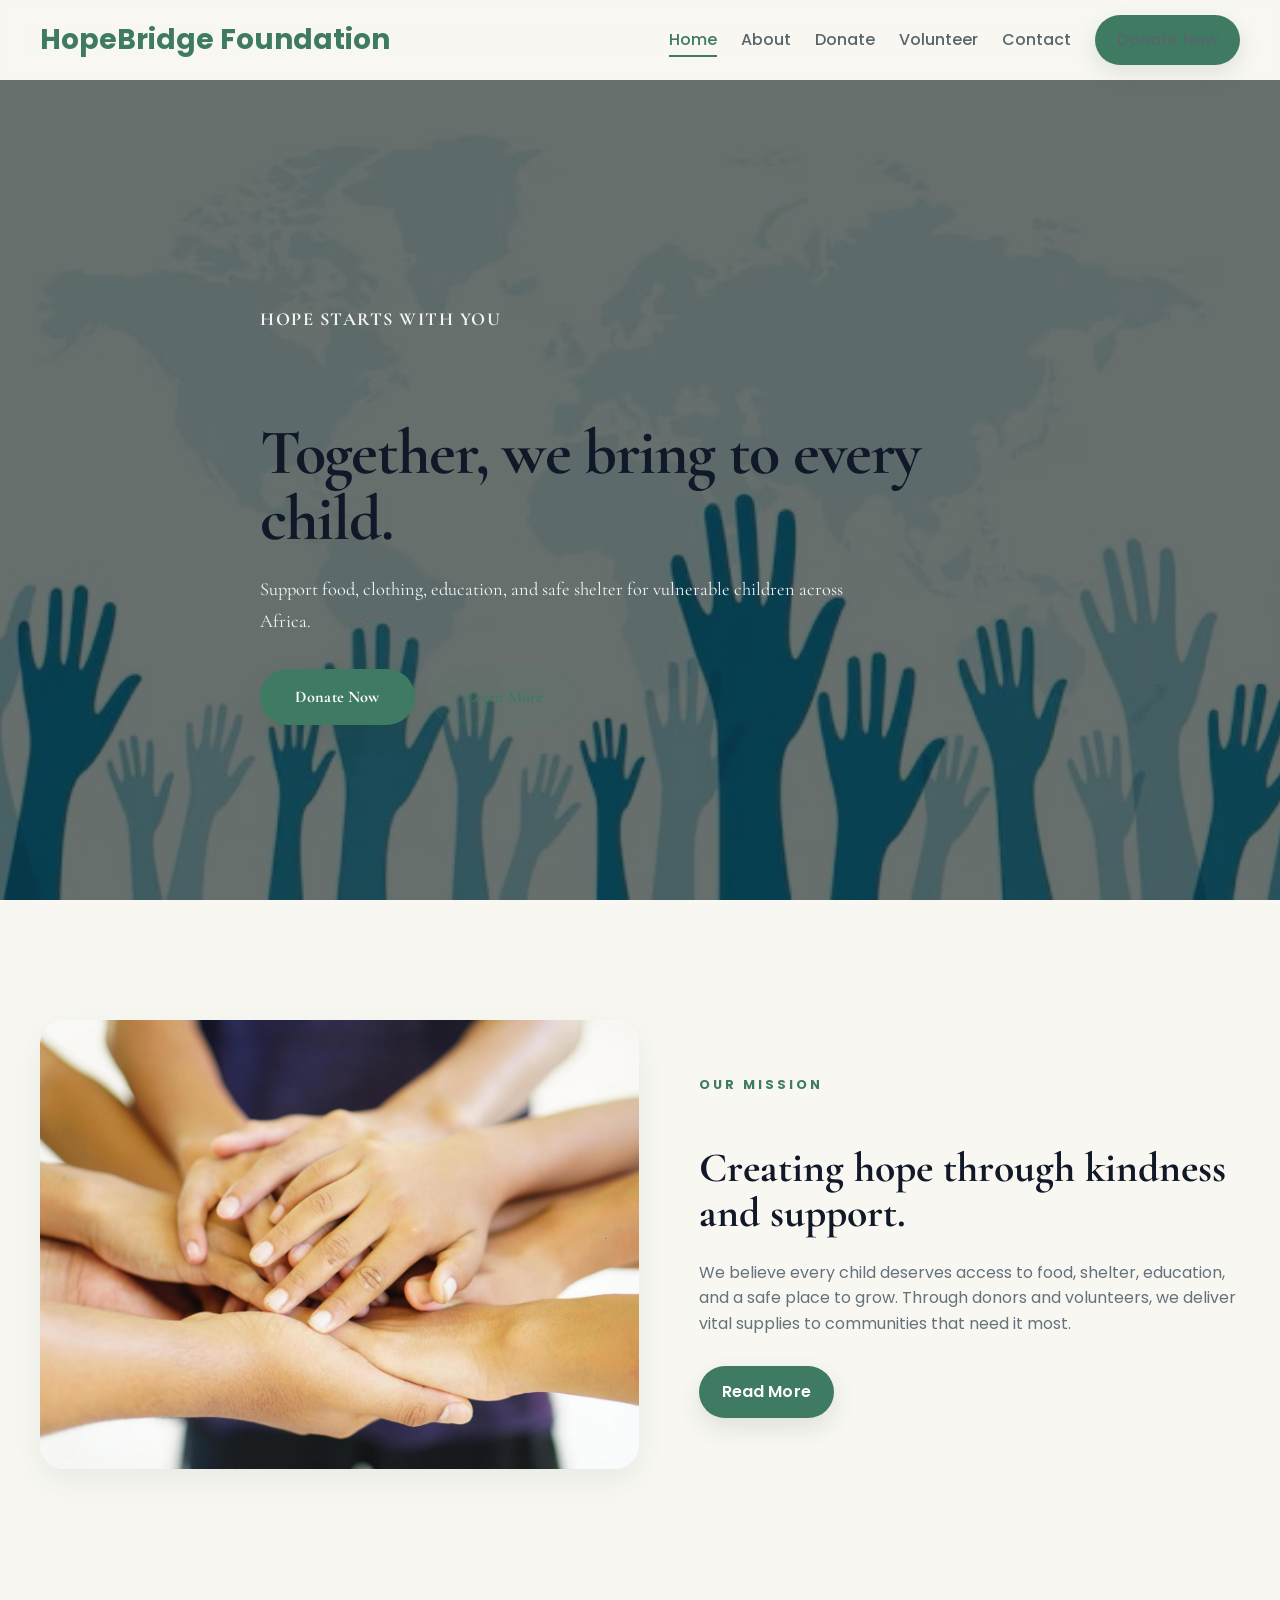
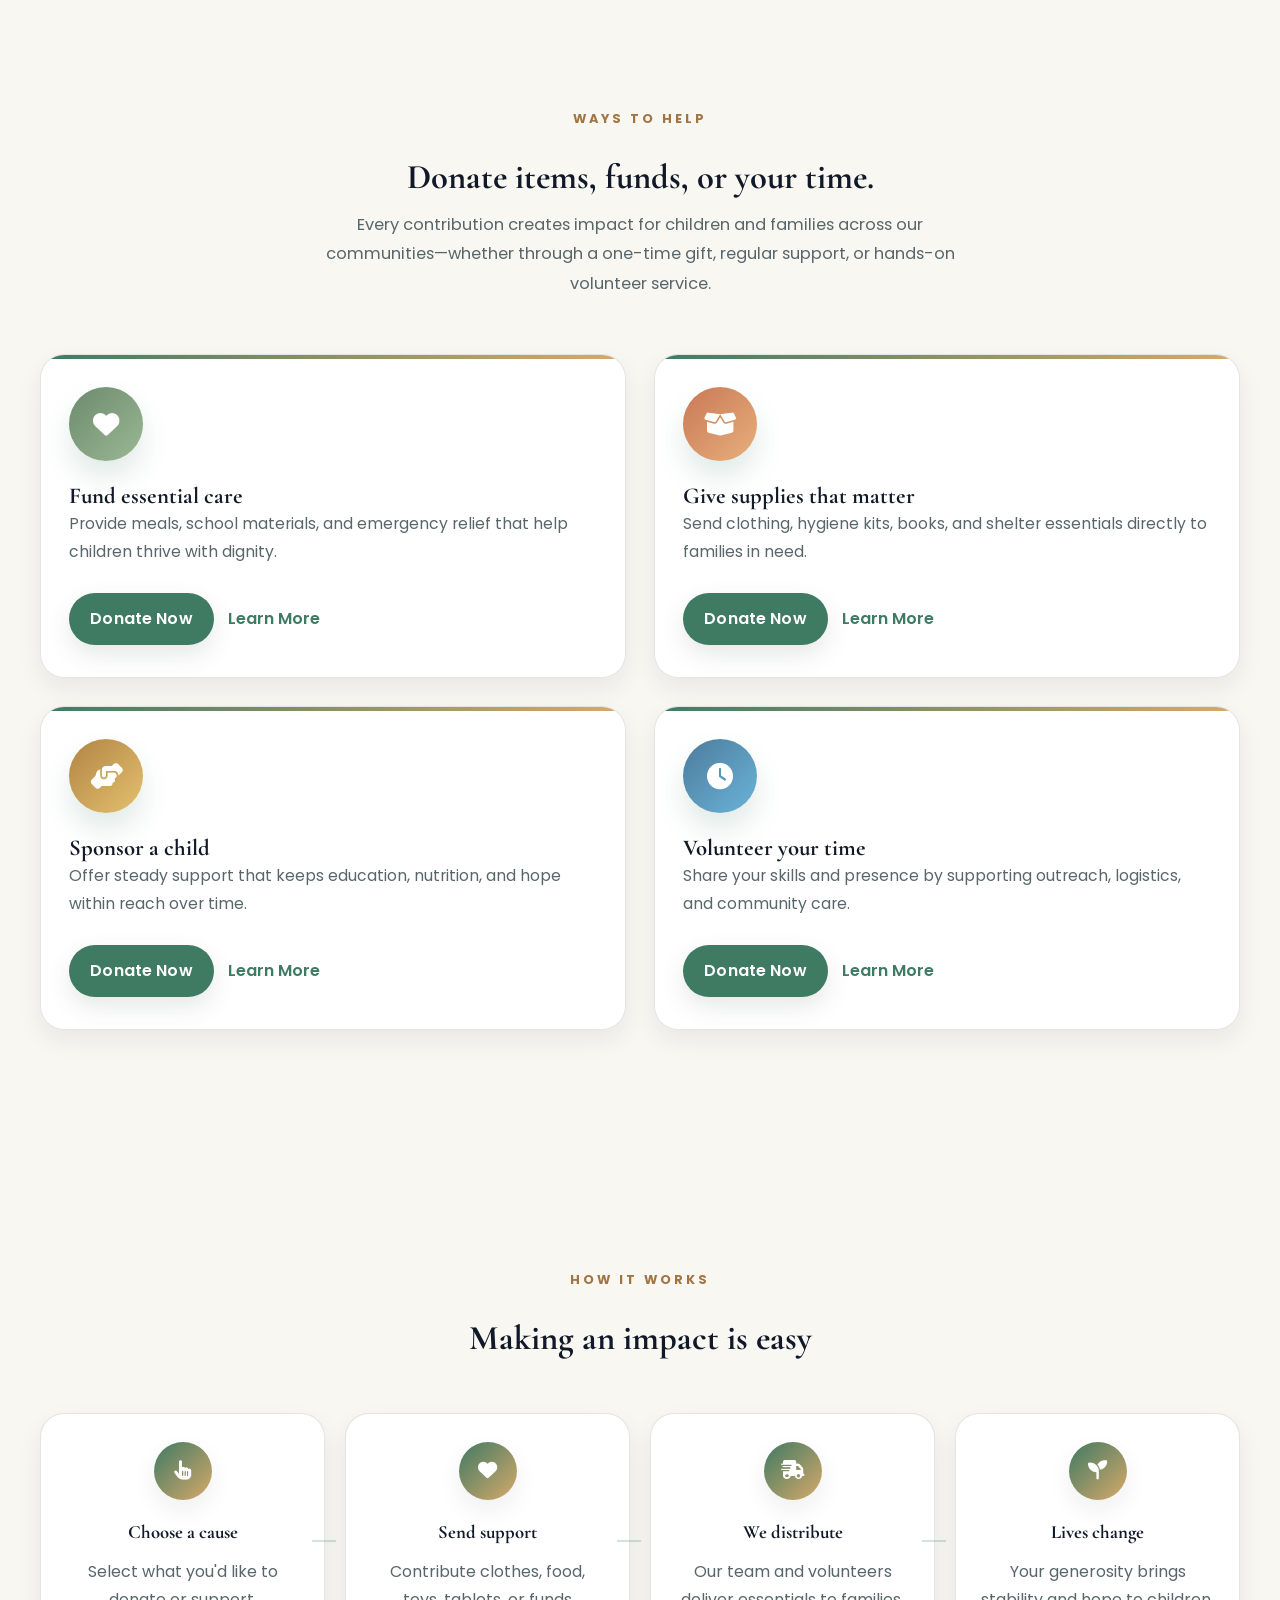
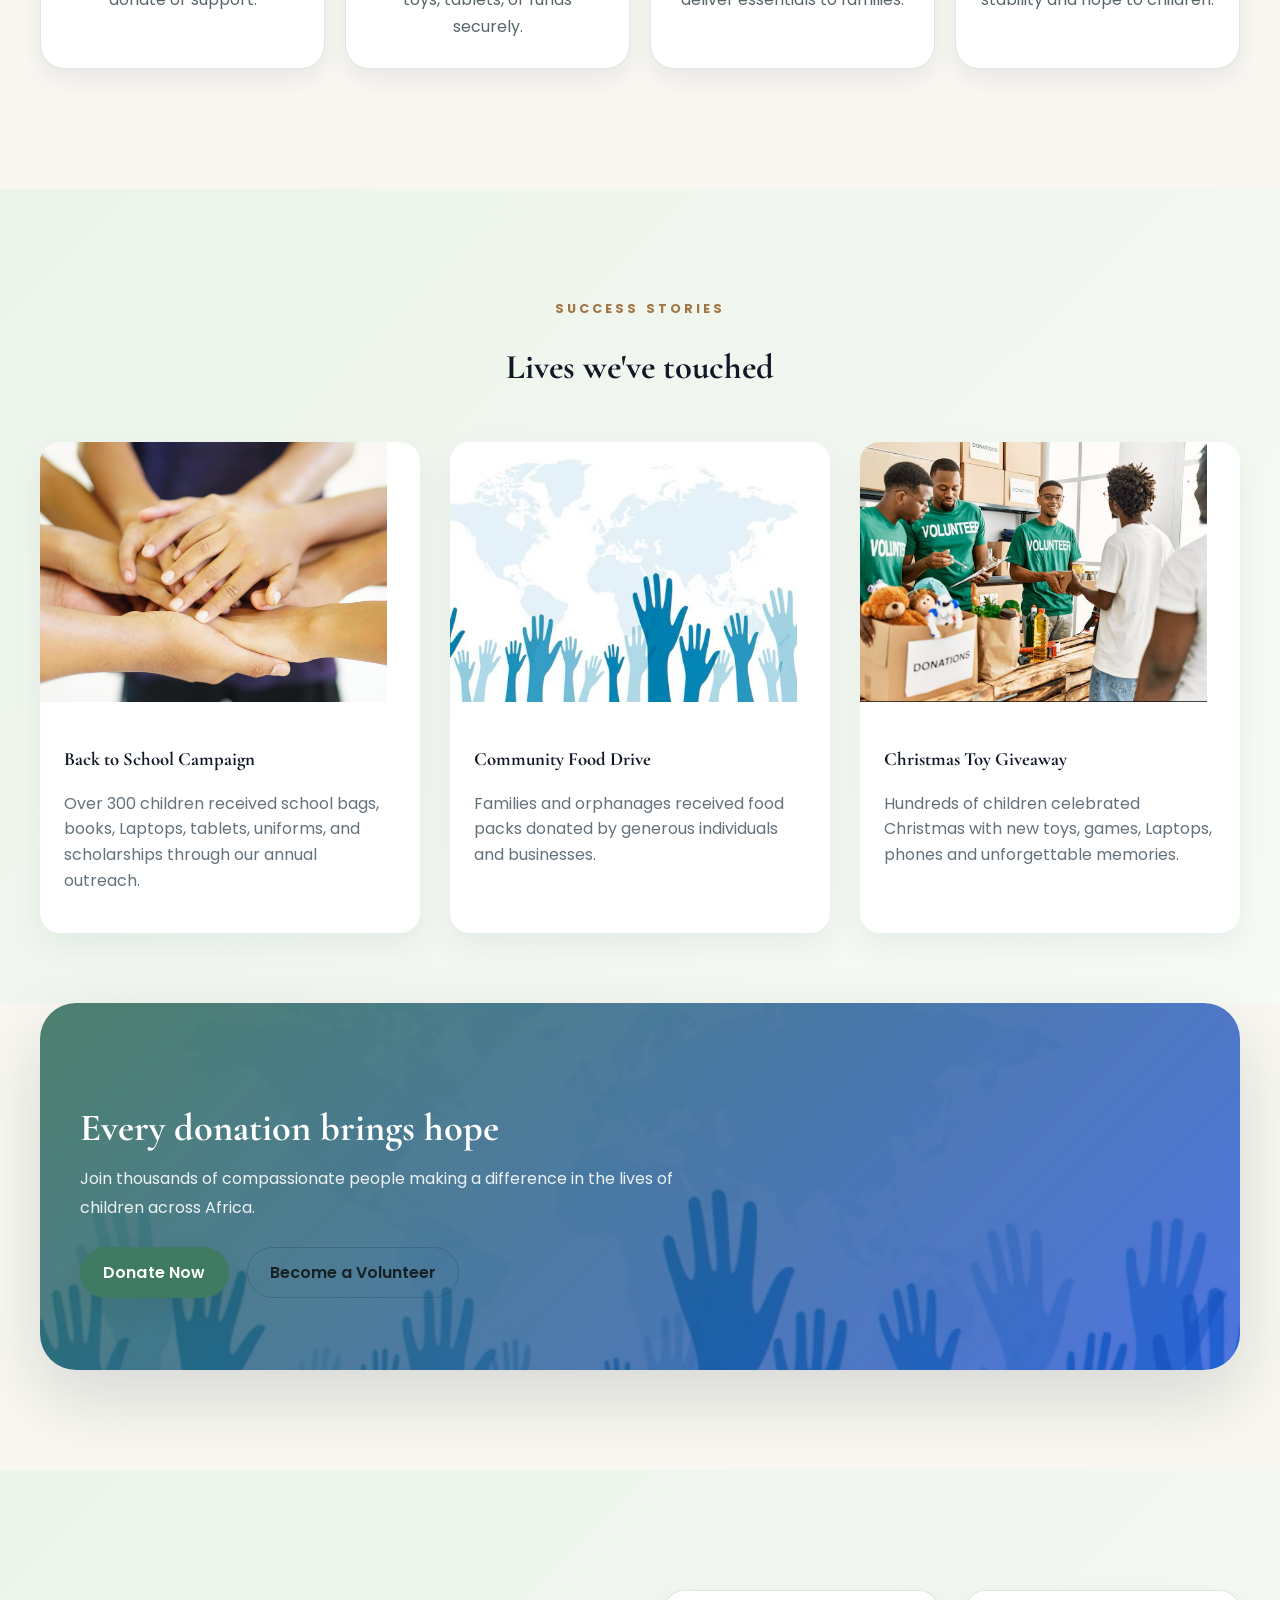
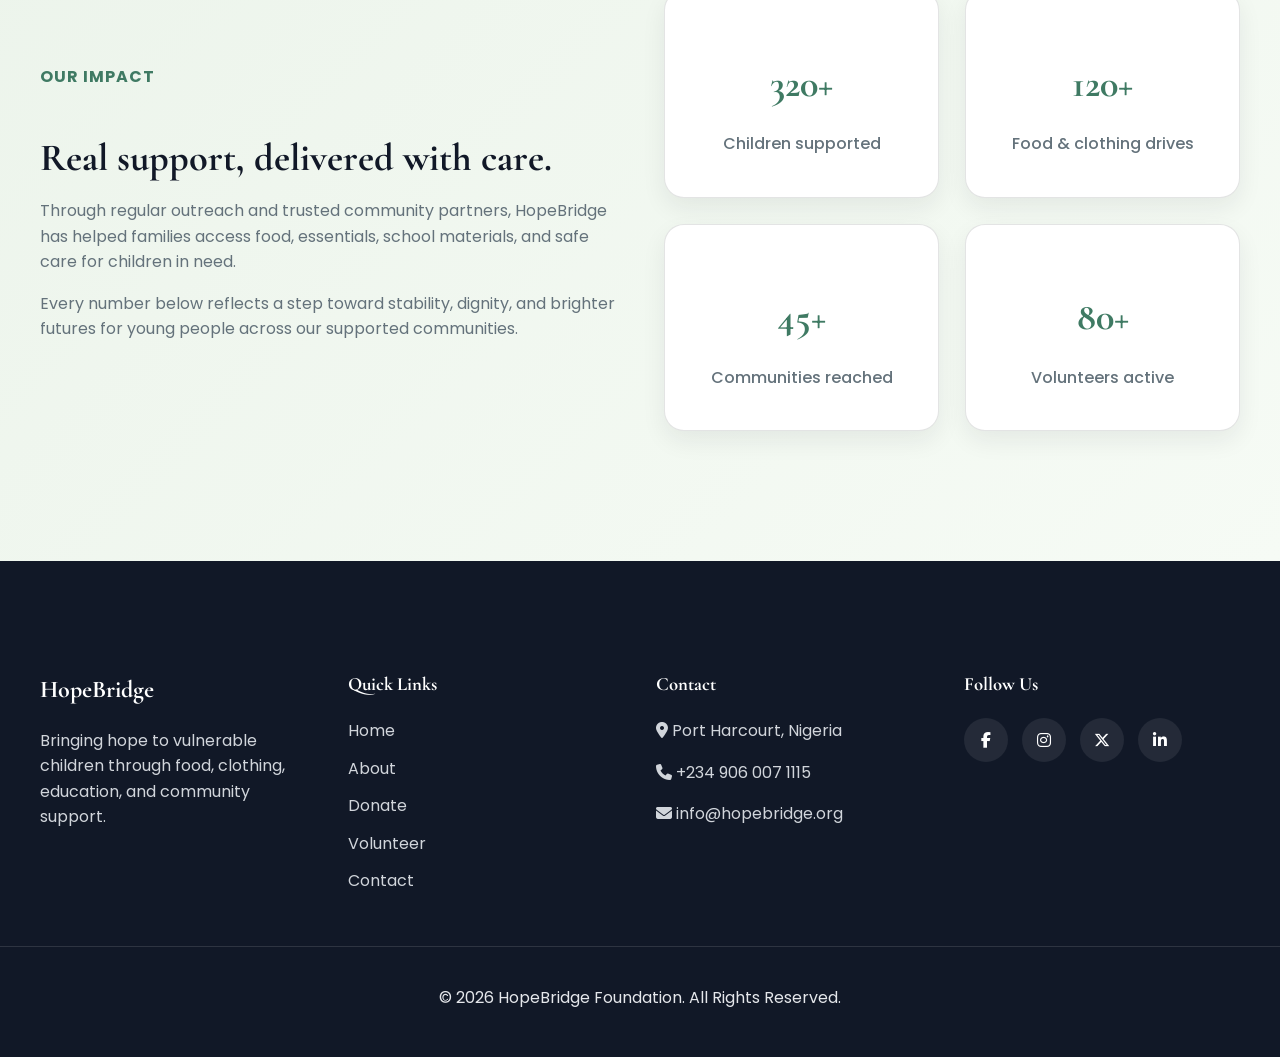
==== commit d256a6c8: "fixed mobile responsivity" ====
--- a/frontend/index.html
+++ b/frontend/index.html
@@ -2,7 +2,7 @@
 <html lang="en">
 <head>
     <meta charset="UTF-8">
-    <meta name="viewport" content="width=device-width, initial-scale=1, maximum-scale=1, viewport-fit=cover">
+    <meta name="viewport" content="width=device-width, initial-scale=1, viewport-fit=cover">
     <meta name="description" content="HopeBridge Foundation supports vulnerable children across Africa through donations and volunteer programs.">
     <title>HopeBridge Foundation</title>
     <link rel="stylesheet" href="https://cdnjs.cloudflare.com/ajax/libs/font-awesome/6.6.0/css/all.min.css">
--- a/frontend/css/style.css
+++ b/frontend/css/style.css
@@ -56,6 +56,20 @@
     --letter-spacing-heading: -0.01em;
 }
 
+/* Ensure the desktop menu button is hidden and provide a simple mobile toggle style */
+.menu-btn {
+    display: none;
+    align-items: center;
+    justify-content: center;
+    width: 44px;
+    height: 44px;
+    border-radius: 8px;
+    color: var(--primary);
+    background: transparent;
+    border: 1px solid transparent;
+}
+
+
 *, *::before, *::after {
     box-sizing: border-box;
 }
@@ -74,6 +88,7 @@
     -webkit-font-smoothing: antialiased;
     -moz-osx-font-smoothing: grayscale;
     text-rendering: optimizeLegibility;
+    overflow-x: hidden;
 }
 
 .page-bg {
@@ -875,20 +890,34 @@
 .hero-donate {
     padding-top: calc(var(--space-120) - 12px);
     padding-bottom: var(--space-80);
+    overflow-x: clip;
 }
 
 .hero-donate__grid {
     display: grid;
-    grid-template-columns: 1.05fr 0.95fr;
-    gap: 48px;
+    grid-template-columns: minmax(0, 1.05fr) minmax(0, 1.25fr);
+    gap: 56px;
     align-items: center;
+}
+
+.hero-donate__content {
+    display: flex;
+    flex-direction: column;
+    align-items: flex-start;
+    gap: 20px;
+    max-width: 610px;
+}
+
+.hero-donate__content::before,
+.hero-donate__content::after {
+    content: none;
 }
 
 .hero-donate__content h1 {
     font-family: var(--heading-font);
     font-size: var(--font-size-display);
     line-height: 1.02;
-    margin-bottom: var(--space-24);
+    margin: 0;
     color: var(--text-dark);
     letter-spacing: var(--letter-spacing-heading);
 }
@@ -898,21 +927,23 @@
     color: var(--secondary);
     line-height: 1.85;
     max-width: 42rem;
-    margin-bottom: var(--space-32);
+    margin: 0;
 }
 
 .hero-donate__actions {
     display: flex;
     flex-wrap: wrap;
-    gap: 16px;
+    gap: 18px;
+    margin-top: 4px;
 }
 
 .hero-donate__media {
     position: relative;
-    border-radius: 32px;
+    border-radius: 24px;
     overflow: hidden;
     box-shadow: var(--shadow-lg);
-    min-height: 540px;
+    min-height: 600px;
+    isolation: isolate;
 }
 
 .hero-donate__media img {
@@ -1197,6 +1228,203 @@
     color: var(--primary);
     font-weight: 600;
     position: relative;
+}
+
+/* Donation panel + campaign progress styles */
+.hero-image {
+    position: absolute;
+    inset: 0;
+    width: 100%;
+    height: 100%;
+    background-size: cover;
+    background-position: center;
+    filter: saturate(1.05) contrast(0.98);
+    border-radius: 24px;
+}
+
+.glass {
+    background: linear-gradient(135deg, rgba(255,255,255,0.72), rgba(248,244,236,0.6));
+    backdrop-filter: blur(8px) saturate(1.05);
+    border: 1px solid rgba(255,255,255,0.36);
+}
+
+.campaign-progress {
+    position: absolute;
+    top: 24px;
+    left: 24px;
+    width: min(320px, calc(100% - 48px));
+    border-radius: 20px;
+    padding: 24px 22px;
+    z-index: 6;
+    box-shadow: 0 24px 52px rgba(24, 33, 36, .14);
+}
+
+.campaign-header h3 {
+    margin: 0 0 6px 0;
+    font-size: 1.1rem;
+    color: var(--primary);
+}
+
+.campaign-header small { color: var(--muted); }
+
+.progress-metrics {
+    display: flex;
+    justify-content: space-between;
+    gap: 10px;
+    margin: 10px 0;
+}
+
+.progress-metrics .amount { font-weight: 700; color: var(--text-dark); }
+
+.progress-bar {
+    height: 10px;
+    background: rgba(24,33,36,0.06);
+    border-radius: 999px;
+    overflow: hidden;
+    margin-bottom: 10px;
+}
+
+.progress-fill { height: 100%; background: linear-gradient(90deg, var(--primary), var(--accent)); }
+
+.donation-panel {
+    position: absolute;
+    right: 24px;
+    bottom: 24px;
+    width: min(320px, calc(100% - 48px));
+    max-width: none;
+    border-radius: 20px;
+    padding: 20px 18px;
+    z-index: 7;
+    box-shadow: 0 20px 44px rgba(24, 33, 36, .14);
+}
+
+.donation-panel h3 { margin: 0 0 6px 0; color: var(--primary); }
+.donation-panel[hidden] { display: none !important; }
+
+.donation-ui .field-row { margin-bottom: 12px; }
+.donation-ui label { display: block; font-size: .92rem; color: var(--muted); margin-bottom: 6px; }
+.donation-ui input, .donation-ui select, .donation-ui textarea { border-radius: 12px; padding: 10px 12px; }
+.donation-ui textarea { min-height: 84px; }
+
+.presets { display: flex; gap: 8px; margin: 8px 0 14px; flex-wrap: wrap; }
+.preset { border-radius: 10px; padding: 8px 12px; border: 1px solid var(--border); background: var(--surface); cursor: pointer; transition: var(--transition); }
+.preset:hover, .preset.active { transform: translateY(-4px); box-shadow: var(--shadow-sm); border-color: var(--border-strong); }
+
+.frequency { display: flex; gap: 8px; flex-wrap: wrap; }
+.frequency label { font-size: .92rem; color: var(--muted); }
+
+.donation-actions { display: flex; align-items: center; gap: 12px; margin-top: 8px; }
+.trust-badges { display: flex; gap: 8px; flex-wrap: wrap; margin-left: 8px; }
+.trust-badges .badge { background: rgba(0,0,0,0.04); padding: 6px 8px; border-radius: 999px; font-size: .78rem; color: var(--secondary); }
+
+.recent-donors { margin-top: 14px; border-top: 1px dashed rgba(24,33,36,0.06); padding-top: 12px; }
+.recent-donors ul { list-style: none; margin: 0; padding: 0; display: grid; gap: 8px; }
+.recent-donors li { display: flex; gap: 8px; align-items: center; color: var(--muted); font-size: .95rem; }
+.recent-donors img { width: 20px; height: 14px; object-fit: cover; border-radius: 3px; box-shadow: 0 6px 18px rgba(10,10,10,0.06); }
+
+@media (max-width: 1100px) {
+    .hero-donate__grid {
+        grid-template-columns: 1fr;
+        gap: 42px;
+    }
+
+    .hero-donate__content {
+        max-width: 700px;
+    }
+
+    .hero-donate__media {
+        min-height: 560px;
+        max-width: 680px;
+        margin: 0 auto;
+    }
+
+    .campaign-progress,
+    .donation-panel {
+        width: min(320px, calc(100% - 48px));
+    }
+}
+
+@media (max-width: 720px) {
+    .hero-donate {
+        padding-top: 56px;
+        padding-bottom: 72px;
+    }
+
+    .hero-donate__grid {
+        gap: 32px;
+    }
+
+    .hero-donate__content {
+        gap: 16px;
+    }
+
+    .hero-donate__content h1 {
+        font-size: clamp(2rem, 6.2vw, 2.85rem);
+    }
+
+    .hero-donate__media {
+        min-height: auto;
+        overflow: visible;
+        max-width: none;
+        display: flex;
+        flex-direction: column;
+        gap: 16px;
+        box-shadow: none;
+    }
+
+    .hero-image {
+        position: relative;
+        min-height: 320px;
+        border-radius: 24px;
+        box-shadow: var(--shadow-lg);
+    }
+
+    .campaign-progress,
+    .donation-panel {
+        position: relative;
+        inset: auto;
+        width: 100%;
+        max-width: none;
+        box-shadow: var(--shadow-sm);
+    }
+
+    .donation-panel {
+        padding: 18px;
+    }
+}
+
+@media (max-width: 420px) {
+    .hero {
+        padding: 80px 0 60px;
+        min-height: auto;
+    }
+
+    .hero-content {
+        padding: 16px 0;
+    }
+
+    .hero h1 {
+        font-size: clamp(1.6rem, 6.8vw, 2.4rem);
+    }
+
+    .nav-links {
+        padding: 20px 14px;
+        gap: 14px;
+    }
+}
+
+@media (max-width: 520px) {
+    .hero-donate__actions {
+        gap: 12px;
+    }
+
+    .campaign-progress {
+        padding: 18px;
+    }
+
+    .donation-panel {
+        padding: 16px;
+    }
 }
 
 .help-link::after {
@@ -1659,6 +1887,8 @@
         padding: 28px 20px;
         gap: 20px;
         box-shadow: 0 14px 28px rgba(0, 0, 0, .12);
+        overflow-y: auto;
+        -webkit-overflow-scrolling: touch;
         transition: left .3s ease;
     }
 
